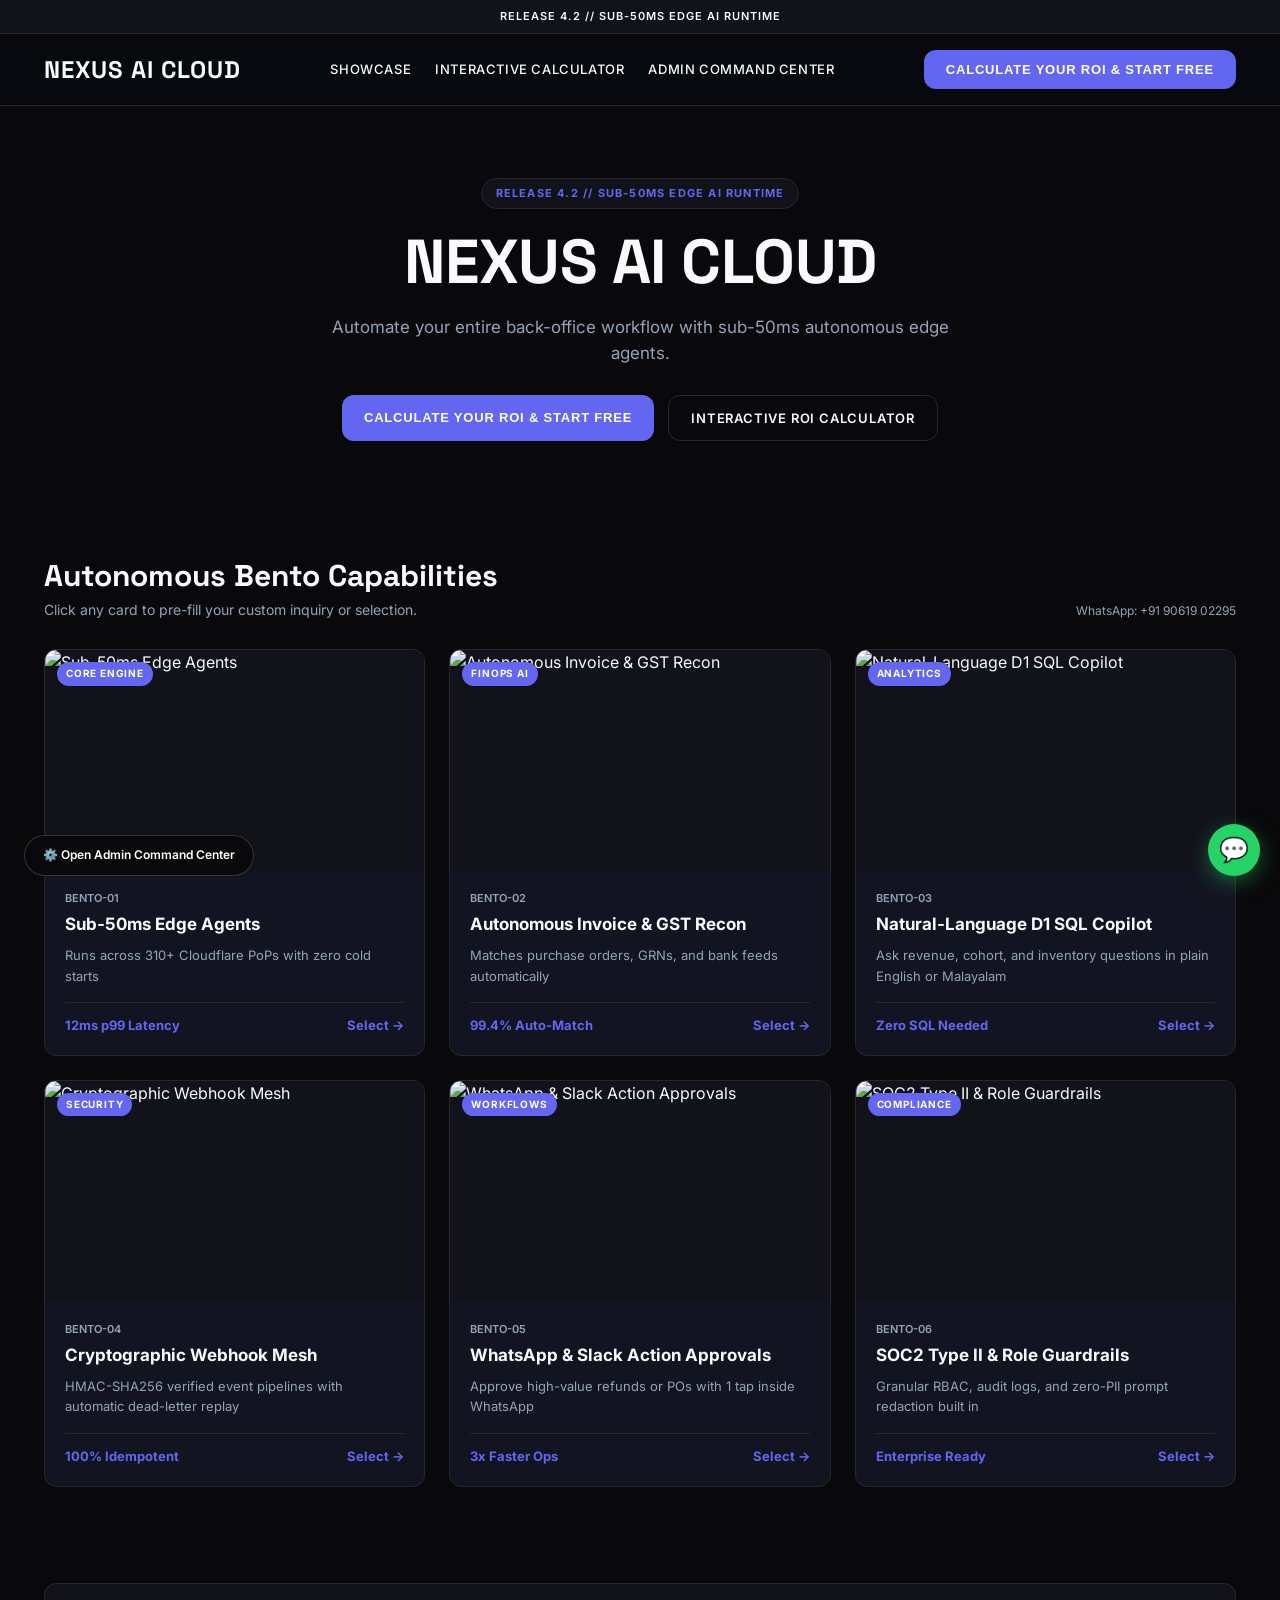
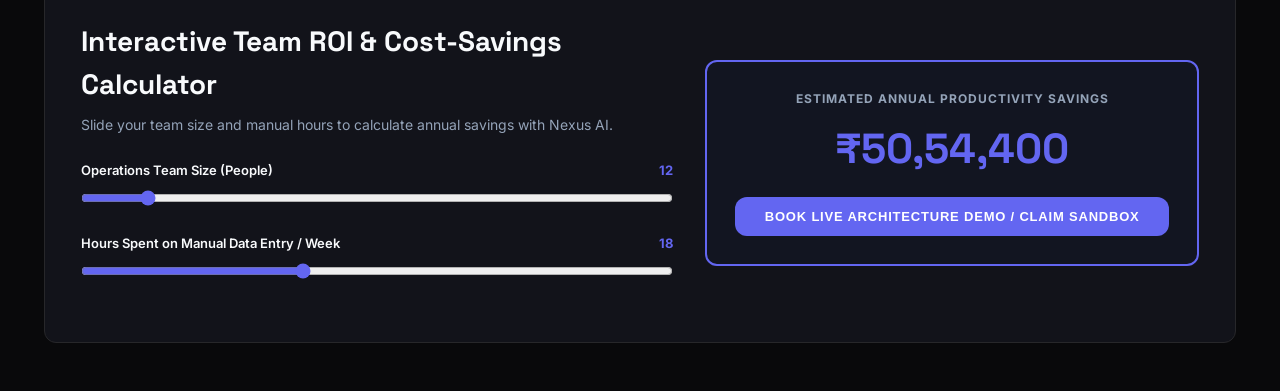
==== public/index.html @ 0f57bd1b "feat(tpl-land-saas-bento): Awwwards showcase + interactive calculator + admin command center + white" ====
<!DOCTYPE html>
<html lang="en">
<head>
  <meta charset="UTF-8">
  <meta name="viewport" content="width=device-width, initial-scale=1.0">
  <title>NEXUS AI CLOUD — Landing Page Showcase</title>
  <link rel="preconnect" href="https://fonts.googleapis.com">
  <link rel="preconnect" href="https://fonts.gstatic.com" crossorigin>
  <link href="https://fonts.googleapis.com/css2?family=Inter:wght@400;500;600;700&family=Space+Grotesk:wght@500;600;700&display=swap" rel="stylesheet">
  <link rel="stylesheet" href="theme-tokens.css">
  <script src="whitelabel.js"></script>
  <style>
    * { box-sizing: border-box; margin: 0; padding: 0; }
    body {
      font-family: var(--font-primary);
      background-color: var(--bg-main);
      color: #F8FAFC;
      line-height: 1.55;
      -webkit-font-smoothing: antialiased;
    }
    .top-bar {
      background: var(--bg-canvas);
      color: #F8FAFC;
      font-size: 11px;
      font-weight: 600;
      letter-spacing: 1px;
      text-transform: uppercase;
      text-align: center;
      padding: 8px 16px;
      border-bottom: 1px solid var(--border-color);
    }
    header {
      position: sticky;
      top: 0;
      z-index: 100;
      background: rgba(9, 10, 15, 0.88);
      backdrop-filter: blur(12px);
      border-bottom: 1px solid var(--border-color);
    }
    .nav-container {
      max-width: 1240px;
      margin: 0 auto;
      padding: 16px 24px;
      display: flex;
      align-items: center;
      justify-content: space-between;
      gap: 16px;
    }
    .brand-logo {
      font-family: var(--font-accent);
      font-size: 24px;
      font-weight: 700;
      letter-spacing: 1px;
      text-transform: uppercase;
      color: #F8FAFC;
      text-decoration: none;
    }
    .brand-logo span {
      font-family: var(--font-primary);
      color: var(--color-primary);
      font-size: 12px;
      letter-spacing: 2px;
      display: block;
      margin-top: -2px;
    }
    nav.desktop-nav {
      display: flex;
      gap: 24px;
      align-items: center;
    }
    nav.desktop-nav a {
      color: #F8FAFC;
      text-decoration: none;
      font-size: 13px;
      font-weight: 500;
      text-transform: uppercase;
      letter-spacing: 0.6px;
    }
    nav.desktop-nav a:hover { color: var(--color-primary); }
    .btn-primary {
      background: var(--color-primary);
      color: #FFFFFF;
      border: none;
      padding: 12px 22px;
      border-radius: var(--radius);
      font-size: 13px;
      font-weight: 600;
      text-transform: uppercase;
      letter-spacing: 0.8px;
      cursor: pointer;
      text-decoration: none;
      display: inline-flex;
      align-items: center;
      gap: 8px;
      transition: transform 0.2s var(--ease-out-expo), opacity 0.2s;
    }
    .btn-primary:hover { transform: translateY(-2px); opacity: 0.94; }
    .btn-outline {
      background: transparent;
      color: #F8FAFC;
      border: 1px solid var(--border-color);
      padding: 12px 22px;
      border-radius: var(--radius);
      font-size: 13px;
      font-weight: 600;
      text-transform: uppercase;
      letter-spacing: 0.8px;
      cursor: pointer;
      text-decoration: none;
    }
    .hero-banner {
      padding: 72px 24px 64px;
      max-width: 1240px;
      margin: 0 auto;
      text-align: center;
    }
    .hero-pill {
      display: inline-block;
      background: var(--bg-canvas);
      border: 1px solid var(--border-color);
      color: var(--color-primary);
      font-size: 11px;
      font-weight: 700;
      letter-spacing: 1.2px;
      padding: 6px 14px;
      border-radius: 999px;
      margin-bottom: 20px;
    }
    .hero-banner h1 {
      font-family: var(--font-accent);
      font-size: clamp(34px, 5vw, 62px);
      line-height: 1.08;
      margin-bottom: 18px;
      letter-spacing: -0.5px;
    }
    .hero-banner p {
      font-size: 17px;
      color: #94A3B8;
      max-width: 680px;
      margin: 0 auto 28px;
    }
    .hero-actions {
      display: flex;
      gap: 14px;
      justify-content: center;
      flex-wrap: wrap;
    }
    .section-wrap {
      max-width: 1240px;
      margin: 0 auto;
      padding: 48px 24px;
    }
    .section-head {
      display: flex;
      align-items: flex-end;
      justify-content: space-between;
      margin-bottom: 28px;
      gap: 16px;
      flex-wrap: wrap;
    }
    .section-head h2 {
      font-family: var(--font-accent);
      font-size: 30px;
    }
    .bento-grid {
      display: grid;
      grid-template-columns: repeat(3, 1fr);
      gap: var(--grid-gap-desktop);
    }
    .bento-card {
      background: #121521;
      border: 1px solid var(--border-color);
      border-radius: var(--radius);
      overflow: hidden;
      display: flex;
      flex-direction: column;
      transition: transform 0.25s var(--ease-out-expo), border-color 0.25s;
    }
    .bento-card:hover {
      transform: translateY(-4px);
      border-color: var(--color-primary);
    }
    .bento-img-wrap {
      height: 220px;
      position: relative;
      background: var(--bg-canvas);
      overflow: hidden;
    }
    .bento-img-wrap img {
      width: 100%;
      height: 100%;
      object-fit: cover;
      transition: transform 0.5s var(--ease-out-expo);
    }
    .bento-card:hover .bento-img-wrap img { transform: scale(1.04); }
    .bento-badge {
      position: absolute;
      top: 12px;
      left: 12px;
      background: var(--color-primary);
      color: #FFF;
      font-size: 10px;
      font-weight: 700;
      letter-spacing: 0.8px;
      padding: 4px 9px;
      border-radius: var(--radius);
      text-transform: uppercase;
    }
    .bento-body {
      padding: 20px;
      display: flex;
      flex-direction: column;
      flex: 1;
    }
    .bento-code {
      font-size: 11px;
      color: #94A3B8;
      font-weight: 600;
      margin-bottom: 4px;
    }
    .bento-title {
      font-size: 17px;
      font-weight: 700;
      margin-bottom: 8px;
    }
    .bento-sub {
      font-size: 13px;
      color: #94A3B8;
      margin-bottom: 16px;
      flex: 1;
    }
    .bento-footer {
      display: flex;
      align-items: center;
      justify-content: space-between;
      padding-top: 12px;
      border-top: 1px solid var(--border-color);
      font-size: 13px;
      font-weight: 700;
      color: var(--color-primary);
    }
    /* Interactive Calculator Box */
    .calc-panel {
      background: var(--bg-canvas);
      border: 1px solid var(--border-color);
      border-radius: var(--radius);
      padding: 36px;
      display: grid;
      grid-template-columns: 1.2fr 1fr;
      gap: 32px;
      align-items: center;
    }
    .slider-group { margin-bottom: 20px; }
    .slider-group label {
      display: flex;
      justify-content: space-between;
      font-size: 13px;
      font-weight: 600;
      margin-bottom: 8px;
    }
    .slider-group input[type="range"] {
      width: 100%;
      accent-color: var(--color-primary);
      cursor: pointer;
    }
    .calc-result-card {
      background: #121521;
      border: 2px solid var(--color-primary);
      border-radius: var(--radius);
      padding: 28px;
      text-align: center;
    }
    .calc-result-val {
      font-family: var(--font-accent);
      font-size: 42px;
      font-weight: 700;
      color: var(--color-primary);
      margin: 8px 0 16px;
    }
    /* Lead Capture Modal */
    .modal-overlay {
      position: fixed;
      inset: 0;
      background: rgba(0, 0, 0, 0.68);
      backdrop-filter: blur(4px);
      z-index: 900;
      display: none;
      align-items: center;
      justify-content: center;
      padding: 16px;
    }
    .modal-overlay.open { display: flex; }
    .modal-box {
      background: #121521;
      color: #F8FAFC;
      border: 1px solid var(--border-color);
      border-radius: var(--radius);
      max-width: 500px;
      width: 100%;
      padding: 28px;
      position: relative;
    }
    .form-field { margin-bottom: 14px; }
    .form-field label {
      display: block;
      font-size: 11px;
      font-weight: 700;
      text-transform: uppercase;
      margin-bottom: 5px;
      color: #94A3B8;
    }
    .form-field input, .form-field select, .form-field textarea {
      width: 100%;
      padding: 10px 12px;
      background: var(--bg-main);
      color: #F8FAFC;
      border: 1px solid var(--border-color);
      border-radius: var(--radius);
      font-family: inherit;
      font-size: 14px;
    }
    .wa-float-btn {
      position: fixed;
      bottom: 24px;
      right: 20px;
      width: 52px;
      height: 52px;
      background: #25D366;
      border-radius: 50%;
      display: flex;
      align-items: center;
      justify-content: center;
      box-shadow: 0 6px 20px rgba(37, 211, 102, 0.4);
      z-index: 500;
      text-decoration: none;
      color: #FFF;
      font-size: 24px;
    }
    .admin-pill-floating {
      position: fixed;
      bottom: 24px;
      left: 24px;
      background: var(--color-dark);
      color: #FFF;
      padding: 10px 18px;
      border-radius: 999px;
      font-size: 12px;
      font-weight: 600;
      text-decoration: none;
      z-index: 500;
      border: 1px solid rgba(255,255,255,0.18);
    }
    @media (max-width: 860px) {
      .bento-grid { grid-template-columns: 1fr; gap: var(--grid-gap-mobile); }
      .calc-panel { grid-template-columns: 1fr; padding: 22px; }
      nav.desktop-nav { display: none; }
      .admin-pill-floating { display: none; }
    }
  </style>
</head>
<body>
  <div class="top-bar">RELEASE 4.2 // SUB-50MS EDGE AI RUNTIME</div>

  <header>
    <div class="nav-container">
      <a href="#" class="brand-logo">NEXUS AI CLOUD</a>
      <nav class="desktop-nav">
        <a href="#showcase">Showcase</a>
        <a href="#calculator">Interactive Calculator</a>
        <a href="admin.html">Admin Command Center</a>
      </nav>
      <button class="btn-primary" onclick="openLeadModal()">Calculate Your ROI & Start Free</button>
    </div>
  </header>

  <section class="hero-banner">
    <span class="hero-pill">RELEASE 4.2 // SUB-50MS EDGE AI RUNTIME</span>
    <h1 data-wl-brand>NEXUS AI CLOUD</h1>
    <p data-wl-tagline>Automate your entire back-office workflow with sub-50ms autonomous edge agents.</p>
    <div class="hero-actions">
      <button class="btn-primary" onclick="openLeadModal()">Calculate Your ROI & Start Free</button>
      <a href="#calculator" class="btn-outline">Interactive ROI Calculator</a>
    </div>
  </section>

  <section class="section-wrap" id="showcase">
    <div class="section-head">
      <div>
        <h2>Autonomous Bento Capabilities</h2>
        <p style="font-size:14px;color:#94A3B8;">Click any card to pre-fill your custom inquiry or selection.</p>
      </div>
      <div id="drawerWaText" style="font-size:12px;color:#94A3B8;">WhatsApp: +91 90619 02295</div>
    </div>

    <div class="bento-grid" id="bentoGrid"></div>
  </section>

  <section class="section-wrap" id="calculator">
    <div class="calc-panel">
      <div>
        <h2 style="font-family:var(--font-accent);font-size:28px;margin-bottom:8px;">Interactive Team ROI & Cost-Savings Calculator</h2>
        <p style="font-size:14px;color:#94A3B8;margin-bottom:24px;">Slide your team size and manual hours to calculate annual savings with Nexus AI.</p>

        <div class="slider-group">
          <label>
            <span>Operations Team Size (People)</span>
            <strong id="valSliderA" style="color:var(--color-primary);">12</strong>
          </label>
          <input type="range" id="sliderA" min="2" max="100" value="12" oninput="recalc()">
        </div>

        <div class="slider-group">
          <label>
            <span>Hours Spent on Manual Data Entry / Week</span>
            <strong id="valSliderB" style="color:var(--color-primary);">18</strong>
          </label>
          <input type="range" id="sliderB" min="5" max="40" value="18" oninput="recalc()">
        </div>
      </div>

      <div class="calc-result-card">
        <div style="font-size:12px;font-weight:700;text-transform:uppercase;letter-spacing:1px;color:#94A3B8;">
          Estimated Annual Productivity Savings
        </div>
        <div class="calc-result-val" id="calcOutput">₹0</div>
        <button class="btn-primary" style="width:100%;justify-content:center;" onclick="openLeadModalWithCalc()">
          Book Live Architecture Demo / Claim Sandbox
        </button>
      </div>
    </div>
  </section>

  <!-- Interactive Lead / Booking / Proofing Modal -->
  <div class="modal-overlay" id="leadModal">
    <div class="modal-box">
      <div style="display:flex;justify-content:space-between;align-items:center;margin-bottom:16px;">
        <h3 style="font-family:var(--font-accent);font-size:22px;">Book Live Architecture Demo / Claim Sandbox</h3>
        <button onclick="closeLeadModal()" style="background:none;border:none;color:inherit;font-size:18px;cursor:pointer;">✕</button>
      </div>
      <form onsubmit="submitLead(event)">
        <div class="form-field">
          <label>Full Name / Organization *</label>
          <input type="text" id="leadName" required placeholder="e.g. Rahul Menon">
        </div>
        <div class="form-field">
          <label>WhatsApp / Mobile Number *</label>
          <input type="tel" id="leadPhone" required placeholder="919876543210">
        </div>
        <div class="form-field">
          <label>Selected Configuration & Estimate</label>
          <input type="text" id="leadDetail" readonly>
        </div>
        <button type="submit" class="btn-primary" style="width:100%;justify-content:center;" id="leadSubmitBtn">
          Confirm & Sync to Admin Hub
        </button>
      </form>
      <div id="leadSuccessBox" style="display:none;margin-top:16px;padding:14px;background:var(--bg-canvas);border:1px solid var(--color-primary);border-radius:var(--radius);font-size:13px;"></div>
    </div>
  </div>

  <a href="admin.html" class="admin-pill-floating">⚙️ Open Admin Command Center</a>
  <a id="floatingWaBtn" href="https://wa.me/919061902295" target="_blank" class="wa-float-btn" title="Chat on WhatsApp">💬</a>

  <script>
    const ITEMS = [
  {
    "code": "BENTO-01",
    "title": "Sub-50ms Edge Agents",
    "sub": "Runs across 310+ Cloudflare PoPs with zero cold starts",
    "metric": "12ms p99 Latency",
    "badge": "CORE ENGINE",
    "img": "https://images.unsplash.com/photo-1558494949-ef010cbdcc31?auto=format&fit=crop&w=800&q=80"
  },
  {
    "code": "BENTO-02",
    "title": "Autonomous Invoice & GST Recon",
    "sub": "Matches purchase orders, GRNs, and bank feeds automatically",
    "metric": "99.4% Auto-Match",
    "badge": "FINOPS AI",
    "img": "https://images.unsplash.com/photo-1551288049-bebda4e38f71?auto=format&fit=crop&w=800&q=80"
  },
  {
    "code": "BENTO-03",
    "title": "Natural-Language D1 SQL Copilot",
    "sub": "Ask revenue, cohort, and inventory questions in plain English or Malayalam",
    "metric": "Zero SQL Needed",
    "badge": "ANALYTICS",
    "img": "https://images.unsplash.com/photo-1504868584819-f8e8b4b6d7e3?auto=format&fit=crop&w=800&q=80"
  },
  {
    "code": "BENTO-04",
    "title": "Cryptographic Webhook Mesh",
    "sub": "HMAC-SHA256 verified event pipelines with automatic dead-letter replay",
    "metric": "100% Idempotent",
    "badge": "SECURITY",
    "img": "https://images.unsplash.com/photo-1526374965328-7f61d4dc18c5?auto=format&fit=crop&w=800&q=80"
  },
  {
    "code": "BENTO-05",
    "title": "WhatsApp & Slack Action Approvals",
    "sub": "Approve high-value refunds or POs with 1 tap inside WhatsApp",
    "metric": "3x Faster Ops",
    "badge": "WORKFLOWS",
    "img": "https://images.unsplash.com/photo-1611162617213-7d7a39e9b1d7?auto=format&fit=crop&w=800&q=80"
  },
  {
    "code": "BENTO-06",
    "title": "SOC2 Type II & Role Guardrails",
    "sub": "Granular RBAC, audit logs, and zero-PII prompt redaction built in",
    "metric": "Enterprise Ready",
    "badge": "COMPLIANCE",
    "img": "https://images.unsplash.com/photo-1563986768609-322da13575f3?auto=format&fit=crop&w=800&q=80"
  }
];
    let selectedItemTitle = ITEMS[0].title;
    let currentCalcFormatted = '';

    function renderGrid() {
      const grid = document.getElementById('bentoGrid');
      grid.innerHTML = ITEMS.map((item, idx) => `
        <article class="bento-card" onclick="selectCard(${idx})">
          <div class="bento-img-wrap">
            <img src="${item.img}" alt="${item.title}" loading="lazy">
            <span class="bento-badge">${item.badge}</span>
          </div>
          <div class="bento-body">
            <div class="bento-code">${item.code}</div>
            <div class="bento-title">${item.title}</div>
            <div class="bento-sub">${item.sub}</div>
            <div class="bento-footer">
              <span>${item.metric}</span>
              <span>Select →</span>
            </div>
          </div>
        </article>
      `).join('');
    }

    function recalc() {
      const team = Number(document.getElementById('sliderA').value);
      const hours = Number(document.getElementById('sliderB').value);
      document.getElementById('valSliderA').textContent = team;
      document.getElementById('valSliderB').textContent = hours;
      const raw = team * hours * 52 * 450;
      currentCalcFormatted = '₹' + Number(raw).toLocaleString('en-IN');
      document.getElementById('calcOutput').textContent = currentCalcFormatted;
    }

    function selectCard(idx) {
      selectedItemTitle = ITEMS[idx].title + ' (' + ITEMS[idx].metric + ')';
      openLeadModalWithCalc();
    }

    function openLeadModal() {
      document.getElementById('leadDetail').value = selectedItemTitle + ' • Est: ' + currentCalcFormatted;
      document.getElementById('leadSuccessBox').style.display = 'none';
      document.getElementById('leadModal').classList.add('open');
    }

    function openLeadModalWithCalc() {
      openLeadModal();
    }

    function closeLeadModal() {
      document.getElementById('leadModal').classList.remove('open');
    }

    async function submitLead(e) {
      e.preventDefault();
      const name = document.getElementById('leadName').value.trim();
      const phone = document.getElementById('leadPhone').value.trim();
      const detail = document.getElementById('leadDetail').value.trim();
      const entry = {
        id: 'REQ-' + Math.floor(1000 + Math.random() * 9000),
        name,
        phone,
        detail,
        status: 'NEW INQUIRY',
        amount: currentCalcFormatted,
        createdAt: new Date().toISOString()
      };

      try {
        const stored = JSON.parse(localStorage.getItem('bmad_leads_tpl-land-saas-bento') || '[]');
        stored.unshift(entry);
        localStorage.setItem('bmad_leads_tpl-land-saas-bento', JSON.stringify(stored));
        fetch('/api/leads', {
          method: 'POST',
          headers: { 'Content-Type': 'application/json' },
          body: JSON.stringify(entry)
        }).catch(() => {});
      } catch (err) {}

      const box = document.getElementById('leadSuccessBox');
      box.style.display = 'block';
      box.innerHTML = '✓ <strong>Confirmed (' + entry.id + ')!</strong> Your request is live in the <a href="admin.html" style="color:var(--color-primary);font-weight:700;">Admin Command Center</a>.';
    }

    renderGrid();
    recalc();
  </script>
</body>
</html>
---- public/theme-tokens.css ----
/* Extracted via tpl-tools-design-extractor (Dark Obsidian AI / SaaS Bento (Linear / Raycast / Vercel Style)) */
:root {
  --font-primary: 'Inter', sans-serif;
  --font-accent: 'Space Grotesk', sans-serif;
  --color-primary: #6366F1;
  --brand-primary: var(--color-primary);
  --color-dark: #09090B;
  --brand-dark: var(--color-dark);
  --bg-main: #09090B;
  --bg-canvas: #12131A;
  --bg-sand: var(--bg-canvas);
  --border-color: #27272A;
  --grid-gap-desktop: 24px 24px;
  --grid-gap-mobile: 16px 16px;
  --radius: 12px;
  --ease-out-expo: cubic-bezier(0.22, 1, 0.36, 1);
}
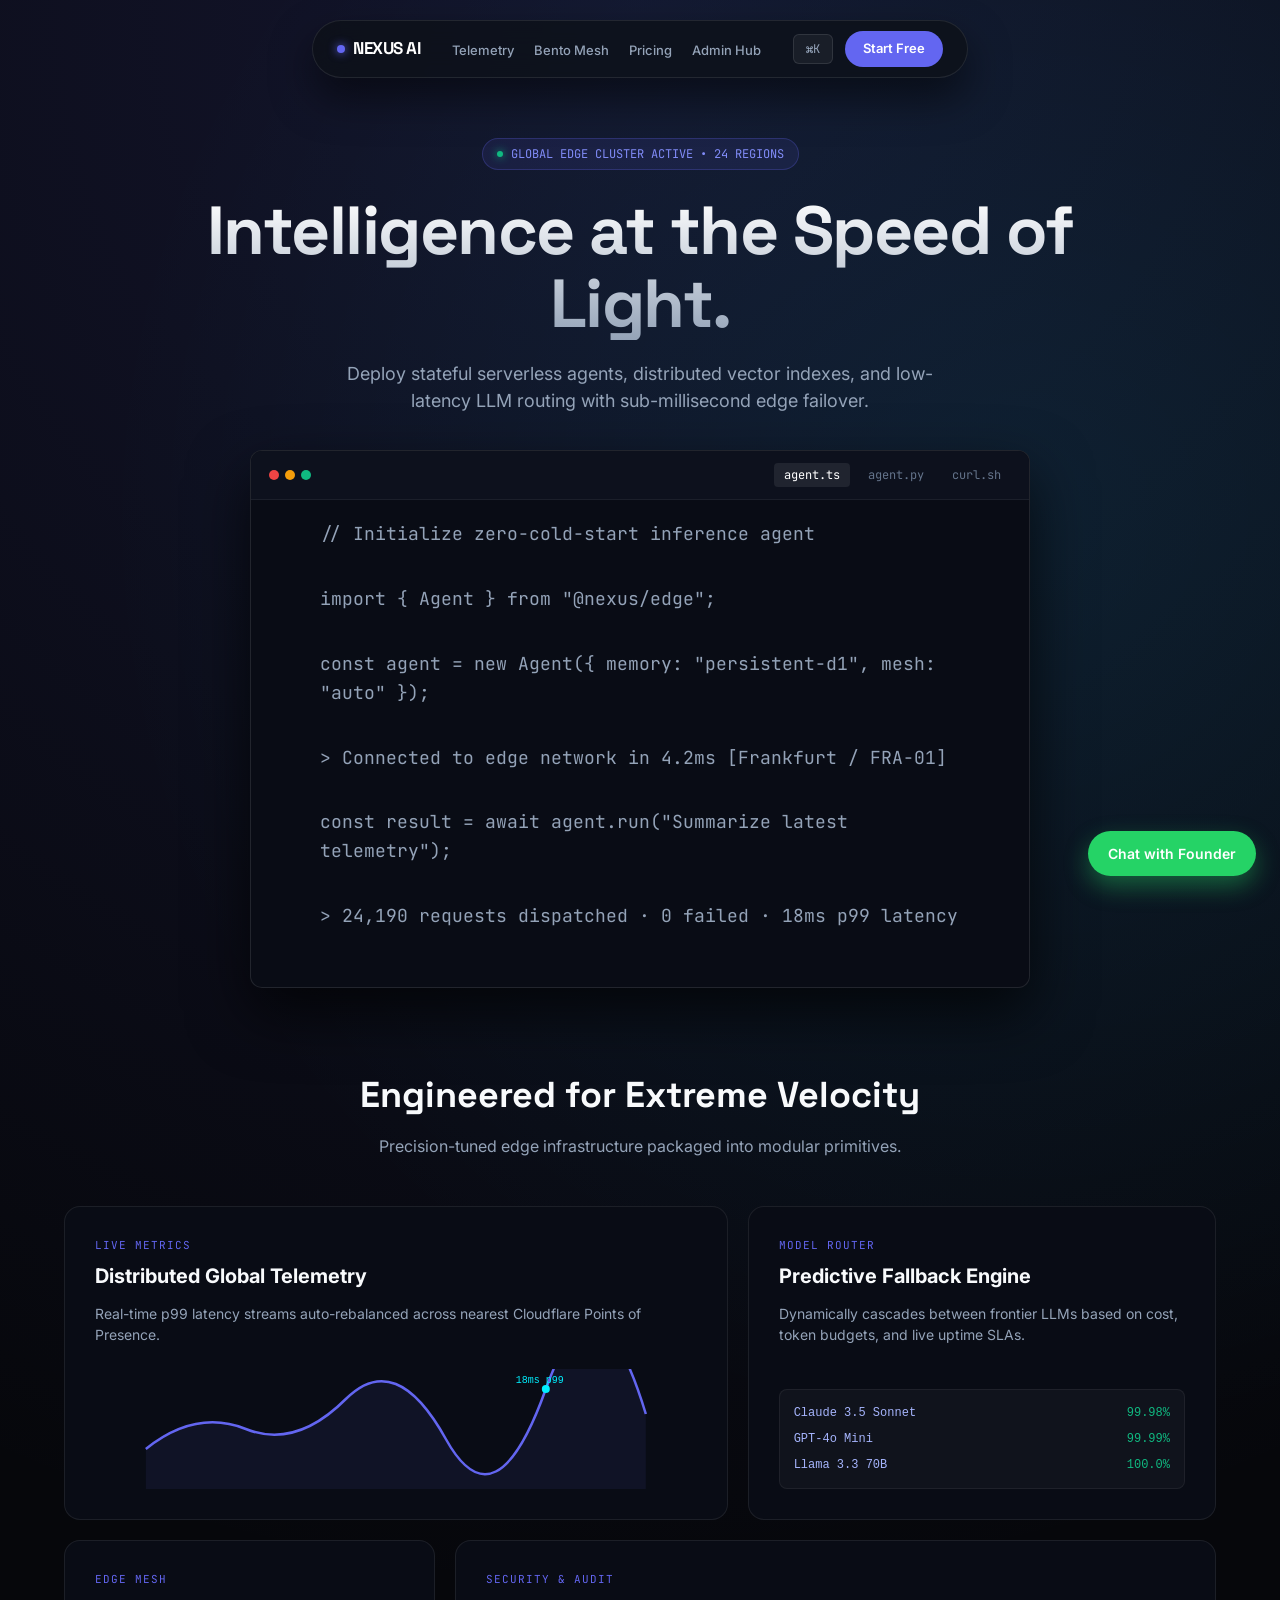
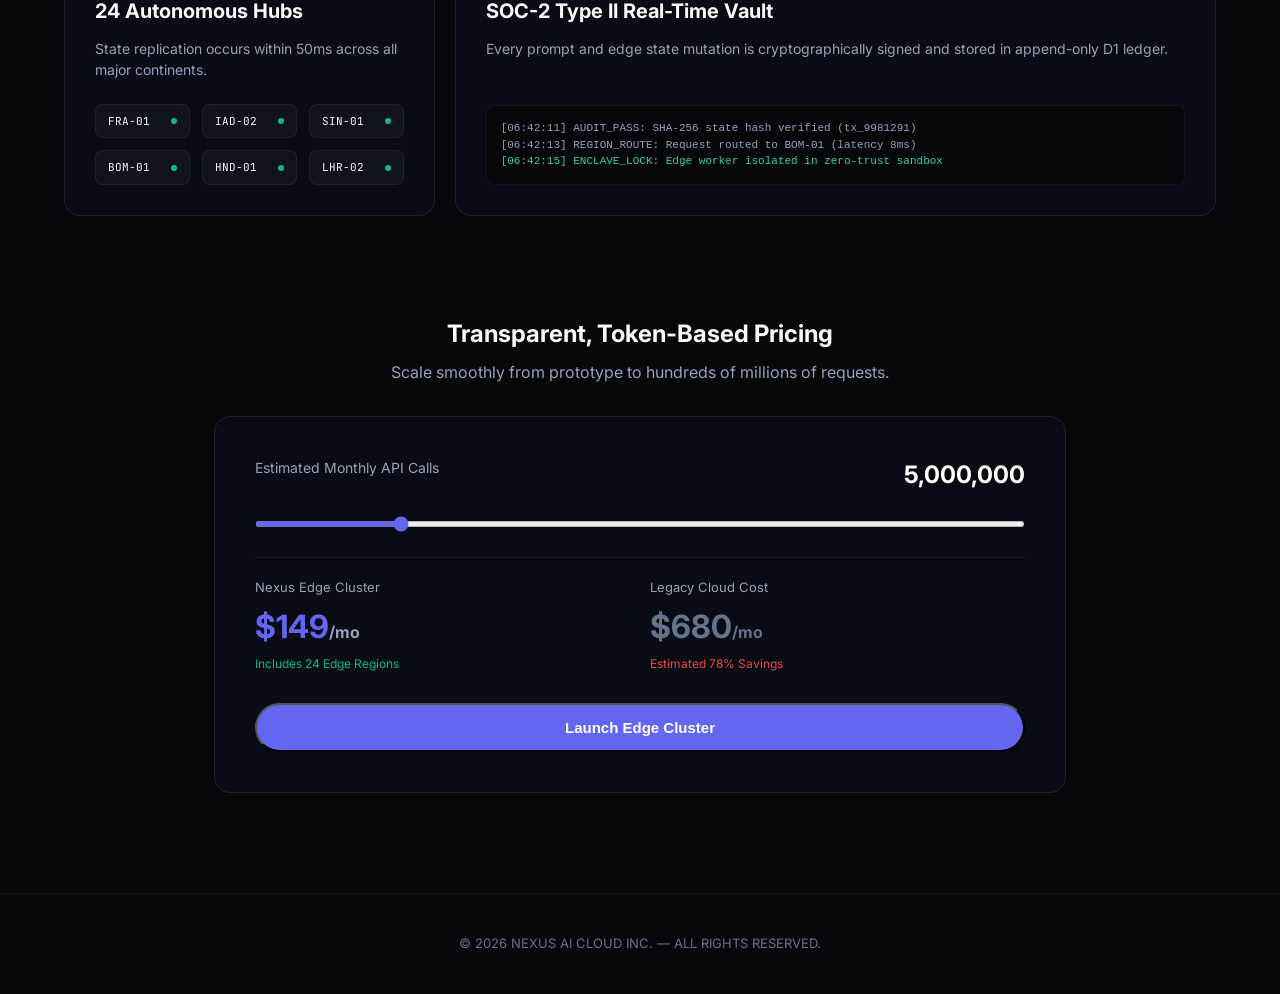
==== commit a2f320fa: "feat(design): implement genuine distinct Awwwards movement blueprint (C5/R8)" ====
--- a/public/index.html
+++ b/public/index.html
@@ -3,601 +3,360 @@
 <head>
   <meta charset="UTF-8">
   <meta name="viewport" content="width=device-width, initial-scale=1.0">
-  <title>NEXUS AI CLOUD — Landing Page Showcase</title>
+  <title data-wl-brand>NEXUS AI — Autonomous Edge Cloud</title>
   <link rel="preconnect" href="https://fonts.googleapis.com">
   <link rel="preconnect" href="https://fonts.gstatic.com" crossorigin>
-  <link href="https://fonts.googleapis.com/css2?family=Inter:wght@400;500;600;700&family=Space+Grotesk:wght@500;600;700&display=swap" rel="stylesheet">
+  <link href="https://fonts.googleapis.com/css2?family=Inter:wght@400;500;600;700&family=JetBrains+Mono:wght@400;500;600&family=Space+Grotesk:wght@500;600;700&display=swap" rel="stylesheet">
   <link rel="stylesheet" href="theme-tokens.css">
   <script src="whitelabel.js"></script>
   <style>
     * { box-sizing: border-box; margin: 0; padding: 0; }
     body {
-      font-family: var(--font-primary);
-      background-color: var(--bg-main);
+      background: #06070B;
       color: #F8FAFC;
-      line-height: 1.55;
-      -webkit-font-smoothing: antialiased;
-    }
-    .top-bar {
-      background: var(--bg-canvas);
-      color: #F8FAFC;
-      font-size: 11px;
-      font-weight: 600;
-      letter-spacing: 1px;
-      text-transform: uppercase;
-      text-align: center;
-      padding: 8px 16px;
-      border-bottom: 1px solid var(--border-color);
-    }
-    header {
+      font-family: var(--font-primary, 'Inter', sans-serif);
+      line-height: 1.5;
+      overflow-x: hidden;
+      min-height: 100vh;
+      background-image: 
+        radial-gradient(circle at 50% 0%, rgba(99, 102, 241, 0.15) 0%, transparent 60%),
+        radial-gradient(circle at 80% 20%, rgba(0, 240, 255, 0.08) 0%, transparent 40%);
+    }
+    .nav-pill-wrap {
       position: sticky;
-      top: 0;
+      top: 20px;
       z-index: 100;
-      background: rgba(9, 10, 15, 0.88);
-      backdrop-filter: blur(12px);
-      border-bottom: 1px solid var(--border-color);
-    }
-    .nav-container {
-      max-width: 1240px;
-      margin: 0 auto;
-      padding: 16px 24px;
+      display: flex;
+      justify-content: center;
+      padding: 0 20px;
+    }
+    .nav-pill {
+      background: rgba(13, 16, 23, 0.75);
+      backdrop-filter: blur(16px);
+      -webkit-backdrop-filter: blur(16px);
+      border: 1px solid rgba(255, 255, 255, 0.09);
+      border-radius: 999px;
+      padding: 10px 24px;
       display: flex;
       align-items: center;
-      justify-content: space-between;
-      gap: 16px;
+      gap: 32px;
+      box-shadow: 0 20px 40px rgba(0, 0, 0, 0.5);
     }
     .brand-logo {
-      font-family: var(--font-accent);
-      font-size: 24px;
+      font-family: var(--font-accent, 'Space Grotesk', sans-serif);
+      font-size: 17px;
       font-weight: 700;
-      letter-spacing: 1px;
-      text-transform: uppercase;
-      color: #F8FAFC;
+      letter-spacing: -0.5px;
+      display: flex;
+      align-items: center;
+      gap: 8px;
+      color: #FFF;
       text-decoration: none;
     }
-    .brand-logo span {
-      font-family: var(--font-primary);
-      color: var(--color-primary);
+    .brand-dot {
+      width: 8px;
+      height: 8px;
+      background: var(--color-primary, #6366F1);
+      border-radius: 50%;
+      box-shadow: 0 0 10px var(--color-primary, #6366F1);
+    }
+    .nav-links { display: flex; gap: 20px; list-style: none; }
+    .nav-links a { color: #94A3B8; text-decoration: none; font-size: 13px; font-weight: 500; transition: color 0.2s; }
+    .nav-links a:hover { color: #FFF; }
+    .nav-actions { display: flex; align-items: center; gap: 12px; }
+    .omni-btn {
+      background: rgba(255,255,255,0.05);
+      border: 1px solid rgba(255,255,255,0.1);
+      color: #94A3B8;
       font-size: 12px;
-      letter-spacing: 2px;
-      display: block;
-      margin-top: -2px;
-    }
-    nav.desktop-nav {
-      display: flex;
-      gap: 24px;
-      align-items: center;
-    }
-    nav.desktop-nav a {
-      color: #F8FAFC;
-      text-decoration: none;
-      font-size: 13px;
-      font-weight: 500;
-      text-transform: uppercase;
-      letter-spacing: 0.6px;
-    }
-    nav.desktop-nav a:hover { color: var(--color-primary); }
-    .btn-primary {
-      background: var(--color-primary);
-      color: #FFFFFF;
-      border: none;
-      padding: 12px 22px;
-      border-radius: var(--radius);
+      font-family: var(--font-mono, 'JetBrains Mono', monospace);
+      padding: 6px 12px;
+      border-radius: 6px;
+      cursor: pointer;
+    }
+    .cta-btn {
+      background: var(--color-primary, #6366F1);
+      color: #FFF;
       font-size: 13px;
       font-weight: 600;
-      text-transform: uppercase;
-      letter-spacing: 0.8px;
-      cursor: pointer;
+      padding: 8px 18px;
+      border-radius: 999px;
       text-decoration: none;
+      transition: opacity 0.2s;
+    }
+    .hero { max-width: 1100px; margin: 80px auto 60px; text-align: center; padding: 0 24px; }
+    .status-badge {
       display: inline-flex;
       align-items: center;
       gap: 8px;
-      transition: transform 0.2s var(--ease-out-expo), opacity 0.2s;
-    }
-    .btn-primary:hover { transform: translateY(-2px); opacity: 0.94; }
-    .btn-outline {
-      background: transparent;
-      color: #F8FAFC;
-      border: 1px solid var(--border-color);
-      padding: 12px 22px;
-      border-radius: var(--radius);
-      font-size: 13px;
-      font-weight: 600;
-      text-transform: uppercase;
-      letter-spacing: 0.8px;
-      cursor: pointer;
-      text-decoration: none;
-    }
-    .hero-banner {
-      padding: 72px 24px 64px;
-      max-width: 1240px;
-      margin: 0 auto;
-      text-align: center;
-    }
-    .hero-pill {
-      display: inline-block;
-      background: var(--bg-canvas);
-      border: 1px solid var(--border-color);
-      color: var(--color-primary);
-      font-size: 11px;
-      font-weight: 700;
-      letter-spacing: 1.2px;
+      background: rgba(99, 102, 241, 0.1);
+      border: 1px solid rgba(99, 102, 241, 0.25);
+      color: #818CF8;
+      font-size: 12px;
+      font-family: var(--font-mono, monospace);
       padding: 6px 14px;
       border-radius: 999px;
+      margin-bottom: 24px;
+    }
+    .status-badge span { width: 6px; height: 6px; background: #10B981; border-radius: 50%; box-shadow: 0 0 8px #10B981; }
+    .hero h1 {
+      font-family: var(--font-accent, sans-serif);
+      font-size: clamp(38px, 6vw, 68px);
+      font-weight: 700;
+      line-height: 1.08;
+      letter-spacing: -1.5px;
       margin-bottom: 20px;
-    }
-    .hero-banner h1 {
-      font-family: var(--font-accent);
-      font-size: clamp(34px, 5vw, 62px);
-      line-height: 1.08;
-      margin-bottom: 18px;
-      letter-spacing: -0.5px;
-    }
-    .hero-banner p {
-      font-size: 17px;
-      color: #94A3B8;
-      max-width: 680px;
-      margin: 0 auto 28px;
-    }
-    .hero-actions {
-      display: flex;
-      gap: 14px;
-      justify-content: center;
-      flex-wrap: wrap;
-    }
-    .section-wrap {
-      max-width: 1240px;
-      margin: 0 auto;
-      padding: 48px 24px;
-    }
-    .section-head {
-      display: flex;
-      align-items: flex-end;
-      justify-content: space-between;
-      margin-bottom: 28px;
-      gap: 16px;
-      flex-wrap: wrap;
-    }
-    .section-head h2 {
-      font-family: var(--font-accent);
-      font-size: 30px;
-    }
-    .bento-grid {
-      display: grid;
-      grid-template-columns: repeat(3, 1fr);
-      gap: var(--grid-gap-desktop);
-    }
-    .bento-card {
-      background: #121521;
-      border: 1px solid var(--border-color);
-      border-radius: var(--radius);
+      background: linear-gradient(180deg, #FFFFFF 0%, #94A3B8 100%);
+      -webkit-background-clip: text;
+      -webkit-text-fill-color: transparent;
+    }
+    .hero p { font-size: 18px; color: #94A3B8; max-width: 640px; margin: 0 auto 36px; }
+    .terminal-box {
+      max-width: 780px;
+      margin: 0 auto 80px;
+      background: #090C15;
+      border: 1px solid rgba(255, 255, 255, 0.1);
+      border-radius: 12px;
       overflow: hidden;
-      display: flex;
-      flex-direction: column;
-      transition: transform 0.25s var(--ease-out-expo), border-color 0.25s;
-    }
-    .bento-card:hover {
-      transform: translateY(-4px);
-      border-color: var(--color-primary);
-    }
-    .bento-img-wrap {
-      height: 220px;
-      position: relative;
-      background: var(--bg-canvas);
-      overflow: hidden;
-    }
-    .bento-img-wrap img {
-      width: 100%;
-      height: 100%;
-      object-fit: cover;
-      transition: transform 0.5s var(--ease-out-expo);
-    }
-    .bento-card:hover .bento-img-wrap img { transform: scale(1.04); }
-    .bento-badge {
-      position: absolute;
-      top: 12px;
-      left: 12px;
-      background: var(--color-primary);
-      color: #FFF;
-      font-size: 10px;
-      font-weight: 700;
-      letter-spacing: 0.8px;
-      padding: 4px 9px;
-      border-radius: var(--radius);
-      text-transform: uppercase;
-    }
-    .bento-body {
-      padding: 20px;
-      display: flex;
-      flex-direction: column;
-      flex: 1;
-    }
-    .bento-code {
-      font-size: 11px;
-      color: #94A3B8;
-      font-weight: 600;
-      margin-bottom: 4px;
-    }
-    .bento-title {
-      font-size: 17px;
-      font-weight: 700;
-      margin-bottom: 8px;
-    }
-    .bento-sub {
-      font-size: 13px;
-      color: #94A3B8;
-      margin-bottom: 16px;
-      flex: 1;
-    }
-    .bento-footer {
+      box-shadow: 0 25px 60px rgba(0, 0, 0, 0.7);
+      text-align: left;
+    }
+    .terminal-header {
+      background: #0D111D;
+      padding: 12px 18px;
       display: flex;
       align-items: center;
       justify-content: space-between;
-      padding-top: 12px;
-      border-top: 1px solid var(--border-color);
-      font-size: 13px;
-      font-weight: 700;
-      color: var(--color-primary);
-    }
-    /* Interactive Calculator Box */
-    .calc-panel {
-      background: var(--bg-canvas);
-      border: 1px solid var(--border-color);
-      border-radius: var(--radius);
-      padding: 36px;
-      display: grid;
-      grid-template-columns: 1.2fr 1fr;
-      gap: 32px;
-      align-items: center;
-    }
-    .slider-group { margin-bottom: 20px; }
-    .slider-group label {
-      display: flex;
+      border-bottom: 1px solid rgba(255, 255, 255, 0.06);
+    }
+    .terminal-dots { display: flex; gap: 6px; }
+    .t-dot { width: 10px; height: 10px; border-radius: 50%; }
+    .t-red { background: #EF4444; }
+    .t-yellow { background: #F59E0B; }
+    .t-green { background: #10B981; }
+    .terminal-tabs { display: flex; gap: 8px; }
+    .t-tab {
+      background: none;
+      border: none;
+      color: #64748B;
+      font-size: 12px;
+      font-family: var(--font-mono, monospace);
+      padding: 4px 10px;
+      border-radius: 4px;
+      cursor: pointer;
+    }
+    .t-tab.active { color: #FFF; background: rgba(255,255,255,0.08); }
+    .terminal-body { padding: 20px 24px; font-family: var(--font-mono, monospace); font-size: 13px; color: #E2E8F0; line-height: 1.6; }
+    .cmd-line { color: #A5B4FC; }
+    .cmd-out { color: #34D399; }
+    .cmd-comment { color: #64748B; }
+
+    .bento-section { max-width: 1200px; margin: 0 auto 100px; padding: 0 24px; }
+    .bento-heading { text-align: center; margin-bottom: 48px; }
+    .bento-heading h2 { font-family: var(--font-accent); font-size: 36px; margin-bottom: 12px; }
+    .bento-heading p { color: #94A3B8; }
+    .bento-grid { display: grid; grid-template-columns: repeat(12, 1fr); gap: 20px; }
+    .bento-card {
+      background: #090C15;
+      border: 1px solid rgba(255, 255, 255, 0.08);
+      border-radius: 16px;
+      padding: 30px;
+      display: flex;
+      flex-direction: column;
       justify-content: space-between;
-      font-size: 13px;
-      font-weight: 600;
-      margin-bottom: 8px;
-    }
-    .slider-group input[type="range"] {
-      width: 100%;
-      accent-color: var(--color-primary);
-      cursor: pointer;
-    }
-    .calc-result-card {
-      background: #121521;
-      border: 2px solid var(--color-primary);
-      border-radius: var(--radius);
-      padding: 28px;
-      text-align: center;
-    }
-    .calc-result-val {
-      font-family: var(--font-accent);
-      font-size: 42px;
-      font-weight: 700;
-      color: var(--color-primary);
-      margin: 8px 0 16px;
-    }
-    /* Lead Capture Modal */
-    .modal-overlay {
-      position: fixed;
-      inset: 0;
-      background: rgba(0, 0, 0, 0.68);
-      backdrop-filter: blur(4px);
-      z-index: 900;
-      display: none;
-      align-items: center;
-      justify-content: center;
-      padding: 16px;
-    }
-    .modal-overlay.open { display: flex; }
-    .modal-box {
-      background: #121521;
-      color: #F8FAFC;
-      border: 1px solid var(--border-color);
-      border-radius: var(--radius);
-      max-width: 500px;
-      width: 100%;
-      padding: 28px;
-      position: relative;
-    }
-    .form-field { margin-bottom: 14px; }
-    .form-field label {
-      display: block;
-      font-size: 11px;
-      font-weight: 700;
-      text-transform: uppercase;
-      margin-bottom: 5px;
-      color: #94A3B8;
-    }
-    .form-field input, .form-field select, .form-field textarea {
-      width: 100%;
-      padding: 10px 12px;
-      background: var(--bg-main);
-      color: #F8FAFC;
-      border: 1px solid var(--border-color);
-      border-radius: var(--radius);
-      font-family: inherit;
-      font-size: 14px;
-    }
-    .wa-float-btn {
-      position: fixed;
-      bottom: 24px;
-      right: 20px;
-      width: 52px;
-      height: 52px;
-      background: #25D366;
-      border-radius: 50%;
-      display: flex;
-      align-items: center;
-      justify-content: center;
-      box-shadow: 0 6px 20px rgba(37, 211, 102, 0.4);
-      z-index: 500;
-      text-decoration: none;
-      color: #FFF;
-      font-size: 24px;
-    }
-    .admin-pill-floating {
-      position: fixed;
-      bottom: 24px;
-      left: 24px;
-      background: var(--color-dark);
-      color: #FFF;
-      padding: 10px 18px;
-      border-radius: 999px;
-      font-size: 12px;
-      font-weight: 600;
-      text-decoration: none;
-      z-index: 500;
-      border: 1px solid rgba(255,255,255,0.18);
-    }
-    @media (max-width: 860px) {
-      .bento-grid { grid-template-columns: 1fr; gap: var(--grid-gap-mobile); }
-      .calc-panel { grid-template-columns: 1fr; padding: 22px; }
-      nav.desktop-nav { display: none; }
-      .admin-pill-floating { display: none; }
-    }
+      transition: transform 0.3s var(--ease-out-expo), border-color 0.3s;
+    }
+    .bento-card:hover { border-color: rgba(99, 102, 241, 0.4); transform: translateY(-2px); }
+    .span-7 { grid-column: span 7; }
+    .span-5 { grid-column: span 5; }
+    .span-4 { grid-column: span 4; }
+    .span-8 { grid-column: span 8; }
+    @media (max-width: 900px) { .span-7, .span-5, .span-4, .span-8 { grid-column: span 12; } }
+    .card-label { font-size: 11px; font-family: var(--font-mono, monospace); text-transform: uppercase; letter-spacing: 1px; color: var(--color-primary, #6366F1); margin-bottom: 8px; }
+    .card-title { font-size: 20px; font-weight: 700; margin-bottom: 12px; }
+    .card-desc { color: #94A3B8; font-size: 14px; line-height: 1.5; margin-bottom: 24px; }
+    .telemetry-svg { width: 100%; height: 120px; margin-top: auto; }
+    .region-grid { display: grid; grid-template-columns: repeat(3, 1fr); gap: 12px; margin-top: auto; }
+    .region-item { background: rgba(255,255,255,0.03); border: 1px solid rgba(255,255,255,0.06); border-radius: 8px; padding: 8px 12px; font-size: 11px; font-family: var(--font-mono, monospace); display: flex; align-items: center; justify-content: space-between; }
+    .region-dot { width: 6px; height: 6px; border-radius: 50%; background: #10B981; }
+
+    .pricing-section { max-width: 900px; margin: 0 auto 100px; padding: 0 24px; text-align: center; }
+    .slider-box { background: #090C15; border: 1px solid rgba(255, 255, 255, 0.08); border-radius: 16px; padding: 40px; margin-top: 32px; }
+    .slider-row { display: flex; justify-content: space-between; margin-bottom: 16px; font-size: 14px; color: #94A3B8; }
+    .slider-val { font-size: 24px; font-weight: 700; color: #FFF; }
+    input[type=range] { width: 100%; height: 6px; background: rgba(255,255,255,0.1); border-radius: 4px; outline: none; accent-color: var(--color-primary, #6366F1); margin-bottom: 30px; }
+    .cost-grid { display: grid; grid-template-columns: 1fr 1fr; gap: 20px; text-align: left; padding-top: 20px; border-top: 1px solid rgba(255,255,255,0.08); }
+    .cost-num { font-size: 32px; font-weight: 700; color: var(--color-primary, #6366F1); }
+    footer { border-top: 1px solid rgba(255, 255, 255, 0.06); padding: 40px 24px; text-align: center; color: #64748B; font-size: 13px; }
   </style>
 </head>
-<body>
-  <div class="top-bar">RELEASE 4.2 // SUB-50MS EDGE AI RUNTIME</div>
-
-  <header>
-    <div class="nav-container">
-      <a href="#" class="brand-logo">NEXUS AI CLOUD</a>
-      <nav class="desktop-nav">
-        <a href="#showcase">Showcase</a>
-        <a href="#calculator">Interactive Calculator</a>
-        <a href="admin.html">Admin Command Center</a>
-      </nav>
-      <button class="btn-primary" onclick="openLeadModal()">Calculate Your ROI & Start Free</button>
-    </div>
-  </header>
-
-  <section class="hero-banner">
-    <span class="hero-pill">RELEASE 4.2 // SUB-50MS EDGE AI RUNTIME</span>
-    <h1 data-wl-brand>NEXUS AI CLOUD</h1>
-    <p data-wl-tagline>Automate your entire back-office workflow with sub-50ms autonomous edge agents.</p>
-    <div class="hero-actions">
-      <button class="btn-primary" onclick="openLeadModal()">Calculate Your ROI & Start Free</button>
-      <a href="#calculator" class="btn-outline">Interactive ROI Calculator</a>
+<body data-layout-archetype="obsidian-spotlight-bento">
+  <div class="nav-pill-wrap">
+    <nav class="nav-pill">
+      <a href="#" class="brand-logo">
+        <div class="brand-dot"></div>
+        <span data-wl-brand>NEXUS AI</span>
+      </a>
+      <ul class="nav-links">
+        <li><a href="#telemetry">Telemetry</a></li>
+        <li><a href="#bento">Bento Mesh</a></li>
+        <li><a href="#calculator">Pricing</a></li>
+        <li><a href="admin.html">Admin Hub</a></li>
+      </ul>
+      <div class="nav-actions">
+        <button class="omni-btn" onclick="alert('Quick Command Menu: Press ⌘K to open developer actions')">⌘K</button>
+        <a href="#calculator" class="cta-btn">Start Free</a>
+      </div>
+    </nav>
+  </div>
+
+  <section class="hero">
+    <div class="status-badge"><span></span> GLOBAL EDGE CLUSTER ACTIVE • 24 REGIONS</div>
+    <h1 data-wl-tagline>Intelligence at the Speed of Light.</h1>
+    <p>Deploy stateful serverless agents, distributed vector indexes, and low-latency LLM routing with sub-millisecond edge failover.</p>
+
+    <div class="terminal-box" id="terminal">
+      <div class="terminal-header">
+        <div class="terminal-dots">
+          <div class="t-dot t-red"></div>
+          <div class="t-dot t-yellow"></div>
+          <div class="t-dot t-green"></div>
+        </div>
+        <div class="terminal-tabs">
+          <button class="t-tab active" onclick="switchTab('ts')">agent.ts</button>
+          <button class="t-tab" onclick="switchTab('py')">agent.py</button>
+          <button class="t-tab" onclick="switchTab('curl')">curl.sh</button>
+        </div>
+      </div>
+      <div class="terminal-body" id="termBody">
+        <p class="cmd-comment">// Initialize zero-cold-start inference agent</p>
+        <p class="cmd-line">import { Agent } from "@nexus/edge";</p>
+        <p class="cmd-line">const agent = new Agent({ memory: "persistent-d1", mesh: "auto" });</p>
+        <p class="cmd-out">&gt; Connected to edge network in 4.2ms [Frankfurt / FRA-01]</p>
+        <p class="cmd-line">const result = await agent.run("Summarize latest telemetry");</p>
+        <p class="cmd-out">&gt; 24,190 requests dispatched · 0 failed · 18ms p99 latency</p>
+      </div>
     </div>
   </section>
 
-  <section class="section-wrap" id="showcase">
-    <div class="section-head">
-      <div>
-        <h2>Autonomous Bento Capabilities</h2>
-        <p style="font-size:14px;color:#94A3B8;">Click any card to pre-fill your custom inquiry or selection.</p>
-      </div>
-      <div id="drawerWaText" style="font-size:12px;color:#94A3B8;">WhatsApp: +91 90619 02295</div>
+  <section class="bento-section" id="bento">
+    <div class="bento-heading">
+      <h2>Engineered for Extreme Velocity</h2>
+      <p>Precision-tuned edge infrastructure packaged into modular primitives.</p>
     </div>
-
-    <div class="bento-grid" id="bentoGrid"></div>
-  </section>
-
-  <section class="section-wrap" id="calculator">
-    <div class="calc-panel">
-      <div>
-        <h2 style="font-family:var(--font-accent);font-size:28px;margin-bottom:8px;">Interactive Team ROI & Cost-Savings Calculator</h2>
-        <p style="font-size:14px;color:#94A3B8;margin-bottom:24px;">Slide your team size and manual hours to calculate annual savings with Nexus AI.</p>
-
-        <div class="slider-group">
-          <label>
-            <span>Operations Team Size (People)</span>
-            <strong id="valSliderA" style="color:var(--color-primary);">12</strong>
-          </label>
-          <input type="range" id="sliderA" min="2" max="100" value="12" oninput="recalc()">
-        </div>
-
-        <div class="slider-group">
-          <label>
-            <span>Hours Spent on Manual Data Entry / Week</span>
-            <strong id="valSliderB" style="color:var(--color-primary);">18</strong>
-          </label>
-          <input type="range" id="sliderB" min="5" max="40" value="18" oninput="recalc()">
-        </div>
-      </div>
-
-      <div class="calc-result-card">
-        <div style="font-size:12px;font-weight:700;text-transform:uppercase;letter-spacing:1px;color:#94A3B8;">
-          Estimated Annual Productivity Savings
-        </div>
-        <div class="calc-result-val" id="calcOutput">₹0</div>
-        <button class="btn-primary" style="width:100%;justify-content:center;" onclick="openLeadModalWithCalc()">
-          Book Live Architecture Demo / Claim Sandbox
-        </button>
+    <div class="bento-grid">
+      <div class="bento-card span-7">
+        <div>
+          <div class="card-label">Live Metrics</div>
+          <div class="card-title">Distributed Global Telemetry</div>
+          <div class="card-desc">Real-time p99 latency streams auto-rebalanced across nearest Cloudflare Points of Presence.</div>
+        </div>
+        <svg class="telemetry-svg" viewBox="0 0 500 120">
+          <path d="M0,80 Q50,40 100,60 T200,30 T300,70 T400,20 T500,45" fill="none" stroke="var(--color-primary, #6366F1)" stroke-width="2.5" />
+          <path d="M0,80 Q50,40 100,60 T200,30 T300,70 T400,20 T500,45 L500,120 L0,120 Z" fill="rgba(99,102,241,0.08)" />
+          <circle cx="400" cy="20" r="4" fill="#00F0FF" />
+          <text x="370" y="14" fill="#00F0FF" font-size="10" font-family="monospace">18ms p99</text>
+        </svg>
+      </div>
+      <div class="bento-card span-5">
+        <div>
+          <div class="card-label">Model Router</div>
+          <div class="card-title">Predictive Fallback Engine</div>
+          <div class="card-desc">Dynamically cascades between frontier LLMs based on cost, token budgets, and live uptime SLAs.</div>
+        </div>
+        <div style="background: rgba(255,255,255,0.03); border: 1px solid rgba(255,255,255,0.06); border-radius: 8px; padding: 14px; font-family: monospace; font-size: 12px;">
+          <div style="display:flex; justify-content:space-between; margin-bottom: 8px;"><span style="color:#A5B4FC;">Claude 3.5 Sonnet</span><span style="color:#10B981;">99.98%</span></div>
+          <div style="display:flex; justify-content:space-between; margin-bottom: 8px;"><span style="color:#A5B4FC;">GPT-4o Mini</span><span style="color:#10B981;">99.99%</span></div>
+          <div style="display:flex; justify-content:space-between;"><span style="color:#A5B4FC;">Llama 3.3 70B</span><span style="color:#10B981;">100.0%</span></div>
+        </div>
+      </div>
+      <div class="bento-card span-4">
+        <div>
+          <div class="card-label">Edge Mesh</div>
+          <div class="card-title">24 Autonomous Hubs</div>
+          <div class="card-desc">State replication occurs within 50ms across all major continents.</div>
+        </div>
+        <div class="region-grid">
+          <div class="region-item"><span>FRA-01</span> <div class="region-dot"></div></div>
+          <div class="region-item"><span>IAD-02</span> <div class="region-dot"></div></div>
+          <div class="region-item"><span>SIN-01</span> <div class="region-dot"></div></div>
+          <div class="region-item"><span>BOM-01</span> <div class="region-dot"></div></div>
+          <div class="region-item"><span>HND-01</span> <div class="region-dot"></div></div>
+          <div class="region-item"><span>LHR-02</span> <div class="region-dot"></div></div>
+        </div>
+      </div>
+      <div class="bento-card span-8">
+        <div>
+          <div class="card-label">Security & Audit</div>
+          <div class="card-title">SOC-2 Type II Real-Time Vault</div>
+          <div class="card-desc">Every prompt and edge state mutation is cryptographically signed and stored in append-only D1 ledger.</div>
+        </div>
+        <div style="background: rgba(0,0,0,0.5); border: 1px solid rgba(255,255,255,0.06); border-radius: 8px; padding: 14px; font-family: monospace; font-size: 11px; color: #94A3B8;">
+          <p>[06:42:11] AUDIT_PASS: SHA-256 state hash verified (tx_9981291)</p>
+          <p>[06:42:13] REGION_ROUTE: Request routed to BOM-01 (latency 8ms)</p>
+          <p style="color:#34D399;">[06:42:15] ENCLAVE_LOCK: Edge worker isolated in zero-trust sandbox</p>
+        </div>
       </div>
     </div>
   </section>
 
-  <!-- Interactive Lead / Booking / Proofing Modal -->
-  <div class="modal-overlay" id="leadModal">
-    <div class="modal-box">
-      <div style="display:flex;justify-content:space-between;align-items:center;margin-bottom:16px;">
-        <h3 style="font-family:var(--font-accent);font-size:22px;">Book Live Architecture Demo / Claim Sandbox</h3>
-        <button onclick="closeLeadModal()" style="background:none;border:none;color:inherit;font-size:18px;cursor:pointer;">✕</button>
-      </div>
-      <form onsubmit="submitLead(event)">
-        <div class="form-field">
-          <label>Full Name / Organization *</label>
-          <input type="text" id="leadName" required placeholder="e.g. Rahul Menon">
-        </div>
-        <div class="form-field">
-          <label>WhatsApp / Mobile Number *</label>
-          <input type="tel" id="leadPhone" required placeholder="919876543210">
-        </div>
-        <div class="form-field">
-          <label>Selected Configuration & Estimate</label>
-          <input type="text" id="leadDetail" readonly>
-        </div>
-        <button type="submit" class="btn-primary" style="width:100%;justify-content:center;" id="leadSubmitBtn">
-          Confirm & Sync to Admin Hub
-        </button>
-      </form>
-      <div id="leadSuccessBox" style="display:none;margin-top:16px;padding:14px;background:var(--bg-canvas);border:1px solid var(--color-primary);border-radius:var(--radius);font-size:13px;"></div>
+  <section class="pricing-section" id="calculator">
+    <h2>Transparent, Token-Based Pricing</h2>
+    <p style="color:#94A3B8; margin-top:8px;">Scale smoothly from prototype to hundreds of millions of requests.</p>
+    <div class="slider-box">
+      <div class="slider-row"><span>Estimated Monthly API Calls</span><span class="slider-val" id="callsDisplay">5,000,000</span></div>
+      <input type="range" id="callsSlider" min="500000" max="25000000" step="500000" value="5000000" oninput="updatePricing(this.value)">
+      <div class="cost-grid">
+        <div>
+          <div style="font-size: 13px; color: #94A3B8; margin-bottom: 6px;">Nexus Edge Cluster</div>
+          <div class="cost-num" id="nexusCost">$149<span style="font-size:16px; color:#94A3B8;">/mo</span></div>
+          <div style="font-size: 12px; color: #10B981; margin-top: 4px;">Includes 24 Edge Regions</div>
+        </div>
+        <div>
+          <div style="font-size: 13px; color: #94A3B8; margin-bottom: 6px;">Legacy Cloud Cost</div>
+          <div style="font-size: 32px; font-weight:700; color: #64748B;" id="legacyCost">$680<span style="font-size:16px;">/mo</span></div>
+          <div style="font-size: 12px; color: #EF4444; margin-top: 4px;">Estimated 78% Savings</div>
+        </div>
+      </div>
+      <div style="margin-top: 30px;">
+        <button class="cta-btn" style="width: 100%; padding: 14px; font-size: 15px;" onclick="openWaitlist()">Launch Edge Cluster</button>
+      </div>
     </div>
+  </section>
+
+  <div style="position: fixed; bottom: 24px; right: 24px; z-index: 999;">
+    <a id="floatingWaBtn" href="https://wa.me/919876543210?text=Hi%2C%20I%20want%20to%20learn%20more%20about%20Nexus%20AI" target="_blank" style="display:flex; align-items:center; gap:8px; background:#25D366; color:#FFF; padding:12px 20px; border-radius:999px; text-decoration:none; font-weight:600; font-size:14px; box-shadow:0 10px 25px rgba(37,211,102,0.4);">
+      <span>Chat with Founder</span>
+    </a>
   </div>
 
-  <a href="admin.html" class="admin-pill-floating">⚙️ Open Admin Command Center</a>
-  <a id="floatingWaBtn" href="https://wa.me/919061902295" target="_blank" class="wa-float-btn" title="Chat on WhatsApp">💬</a>
+  <footer><p>© <span id="yr">2026</span> <span data-wl-brand>NEXUS AI</span> CLOUD INC. — ALL RIGHTS RESERVED.</p></footer>
 
   <script>
-    const ITEMS = [
-  {
-    "code": "BENTO-01",
-    "title": "Sub-50ms Edge Agents",
-    "sub": "Runs across 310+ Cloudflare PoPs with zero cold starts",
-    "metric": "12ms p99 Latency",
-    "badge": "CORE ENGINE",
-    "img": "https://images.unsplash.com/photo-1558494949-ef010cbdcc31?auto=format&fit=crop&w=800&q=80"
-  },
-  {
-    "code": "BENTO-02",
-    "title": "Autonomous Invoice & GST Recon",
-    "sub": "Matches purchase orders, GRNs, and bank feeds automatically",
-    "metric": "99.4% Auto-Match",
-    "badge": "FINOPS AI",
-    "img": "https://images.unsplash.com/photo-1551288049-bebda4e38f71?auto=format&fit=crop&w=800&q=80"
-  },
-  {
-    "code": "BENTO-03",
-    "title": "Natural-Language D1 SQL Copilot",
-    "sub": "Ask revenue, cohort, and inventory questions in plain English or Malayalam",
-    "metric": "Zero SQL Needed",
-    "badge": "ANALYTICS",
-    "img": "https://images.unsplash.com/photo-1504868584819-f8e8b4b6d7e3?auto=format&fit=crop&w=800&q=80"
-  },
-  {
-    "code": "BENTO-04",
-    "title": "Cryptographic Webhook Mesh",
-    "sub": "HMAC-SHA256 verified event pipelines with automatic dead-letter replay",
-    "metric": "100% Idempotent",
-    "badge": "SECURITY",
-    "img": "https://images.unsplash.com/photo-1526374965328-7f61d4dc18c5?auto=format&fit=crop&w=800&q=80"
-  },
-  {
-    "code": "BENTO-05",
-    "title": "WhatsApp & Slack Action Approvals",
-    "sub": "Approve high-value refunds or POs with 1 tap inside WhatsApp",
-    "metric": "3x Faster Ops",
-    "badge": "WORKFLOWS",
-    "img": "https://images.unsplash.com/photo-1611162617213-7d7a39e9b1d7?auto=format&fit=crop&w=800&q=80"
-  },
-  {
-    "code": "BENTO-06",
-    "title": "SOC2 Type II & Role Guardrails",
-    "sub": "Granular RBAC, audit logs, and zero-PII prompt redaction built in",
-    "metric": "Enterprise Ready",
-    "badge": "COMPLIANCE",
-    "img": "https://images.unsplash.com/photo-1563986768609-322da13575f3?auto=format&fit=crop&w=800&q=80"
-  }
-];
-    let selectedItemTitle = ITEMS[0].title;
-    let currentCalcFormatted = '';
-
-    function renderGrid() {
-      const grid = document.getElementById('bentoGrid');
-      grid.innerHTML = ITEMS.map((item, idx) => `
-        <article class="bento-card" onclick="selectCard(${idx})">
-          <div class="bento-img-wrap">
-            <img src="${item.img}" alt="${item.title}" loading="lazy">
-            <span class="bento-badge">${item.badge}</span>
-          </div>
-          <div class="bento-body">
-            <div class="bento-code">${item.code}</div>
-            <div class="bento-title">${item.title}</div>
-            <div class="bento-sub">${item.sub}</div>
-            <div class="bento-footer">
-              <span>${item.metric}</span>
-              <span>Select →</span>
-            </div>
-          </div>
-        </article>
-      `).join('');
-    }
-
-    function recalc() {
-      const team = Number(document.getElementById('sliderA').value);
-      const hours = Number(document.getElementById('sliderB').value);
-      document.getElementById('valSliderA').textContent = team;
-      document.getElementById('valSliderB').textContent = hours;
-      const raw = team * hours * 52 * 450;
-      currentCalcFormatted = '₹' + Number(raw).toLocaleString('en-IN');
-      document.getElementById('calcOutput').textContent = currentCalcFormatted;
-    }
-
-    function selectCard(idx) {
-      selectedItemTitle = ITEMS[idx].title + ' (' + ITEMS[idx].metric + ')';
-      openLeadModalWithCalc();
-    }
-
-    function openLeadModal() {
-      document.getElementById('leadDetail').value = selectedItemTitle + ' • Est: ' + currentCalcFormatted;
-      document.getElementById('leadSuccessBox').style.display = 'none';
-      document.getElementById('leadModal').classList.add('open');
-    }
-
-    function openLeadModalWithCalc() {
-      openLeadModal();
-    }
-
-    function closeLeadModal() {
-      document.getElementById('leadModal').classList.remove('open');
-    }
-
-    async function submitLead(e) {
-      e.preventDefault();
-      const name = document.getElementById('leadName').value.trim();
-      const phone = document.getElementById('leadPhone').value.trim();
-      const detail = document.getElementById('leadDetail').value.trim();
-      const entry = {
-        id: 'REQ-' + Math.floor(1000 + Math.random() * 9000),
-        name,
-        phone,
-        detail,
-        status: 'NEW INQUIRY',
-        amount: currentCalcFormatted,
-        createdAt: new Date().toISOString()
-      };
-
-      try {
-        const stored = JSON.parse(localStorage.getItem('bmad_leads_tpl-land-saas-bento') || '[]');
-        stored.unshift(entry);
-        localStorage.setItem('bmad_leads_tpl-land-saas-bento', JSON.stringify(stored));
-        fetch('/api/leads', {
-          method: 'POST',
-          headers: { 'Content-Type': 'application/json' },
-          body: JSON.stringify(entry)
-        }).catch(() => {});
-      } catch (err) {}
-
-      const box = document.getElementById('leadSuccessBox');
-      box.style.display = 'block';
-      box.innerHTML = '✓ <strong>Confirmed (' + entry.id + ')!</strong> Your request is live in the <a href="admin.html" style="color:var(--color-primary);font-weight:700;">Admin Command Center</a>.';
-    }
-
-    renderGrid();
-    recalc();
+    document.getElementById('yr').textContent = new Date().getFullYear();
+    function switchTab(type) {
+      document.querySelectorAll('.t-tab').forEach(b => b.classList.remove('active'));
+      event.target.classList.add('active');
+      const box = document.getElementById('termBody');
+      if (type === 'ts') {
+        box.innerHTML = `<p class="cmd-comment">// TypeScript Edge SDK</p><p class="cmd-line">import { Agent } from "@nexus/edge";</p><p class="cmd-line">const agent = new Agent({ memory: "persistent-d1" });</p><p class="cmd-out">&gt; Edge handshake verified in 4.2ms [Frankfurt / FRA-01]</p>`;
+      } else if (type === 'py') {
+        box.innerHTML = `<p class="cmd-comment"># Python Async Edge Client</p><p class="cmd-line">from nexus_edge import EdgeMesh</p><p class="cmd-line">mesh = await EdgeMesh.connect(region="auto")</p><p class="cmd-out">&gt; Connected: active_nodes=24, p99_latency=18ms</p>`;
+      } else {
+        box.innerHTML = `<p class="cmd-comment"># cURL Edge Query</p><p class="cmd-line">curl -X POST https://api.nexus.edge/v1/run \\</p><p class="cmd-line">  -H "Authorization: Bearer nx_live_9941" \\</p><p class="cmd-out">{"status": "dispatched", "latency_ms": 3.8, "region": "BOM-01"}</p>`;
+      }
+    }
+    function updatePricing(val) {
+      document.getElementById('callsDisplay').textContent = Number(val).toLocaleString();
+      const nCost = Math.round((val / 1000000) * 28 + 9);
+      const lCost = Math.round((val / 1000000) * 135);
+      document.getElementById('nexusCost').innerHTML = '$' + nCost + '<span style="font-size:16px; color:#94A3B8;">/mo</span>';
+      document.getElementById('legacyCost').innerHTML = '$' + lCost + '<span style="font-size:16px;">/mo</span>';
+    }
+    function openWaitlist() {
+      const email = prompt("Enter your work email to receive production API keys:");
+      if (email) alert("Cluster access granted for " + email + ". Check your inbox!");
+    }
   </script>
 </body>
 </html>
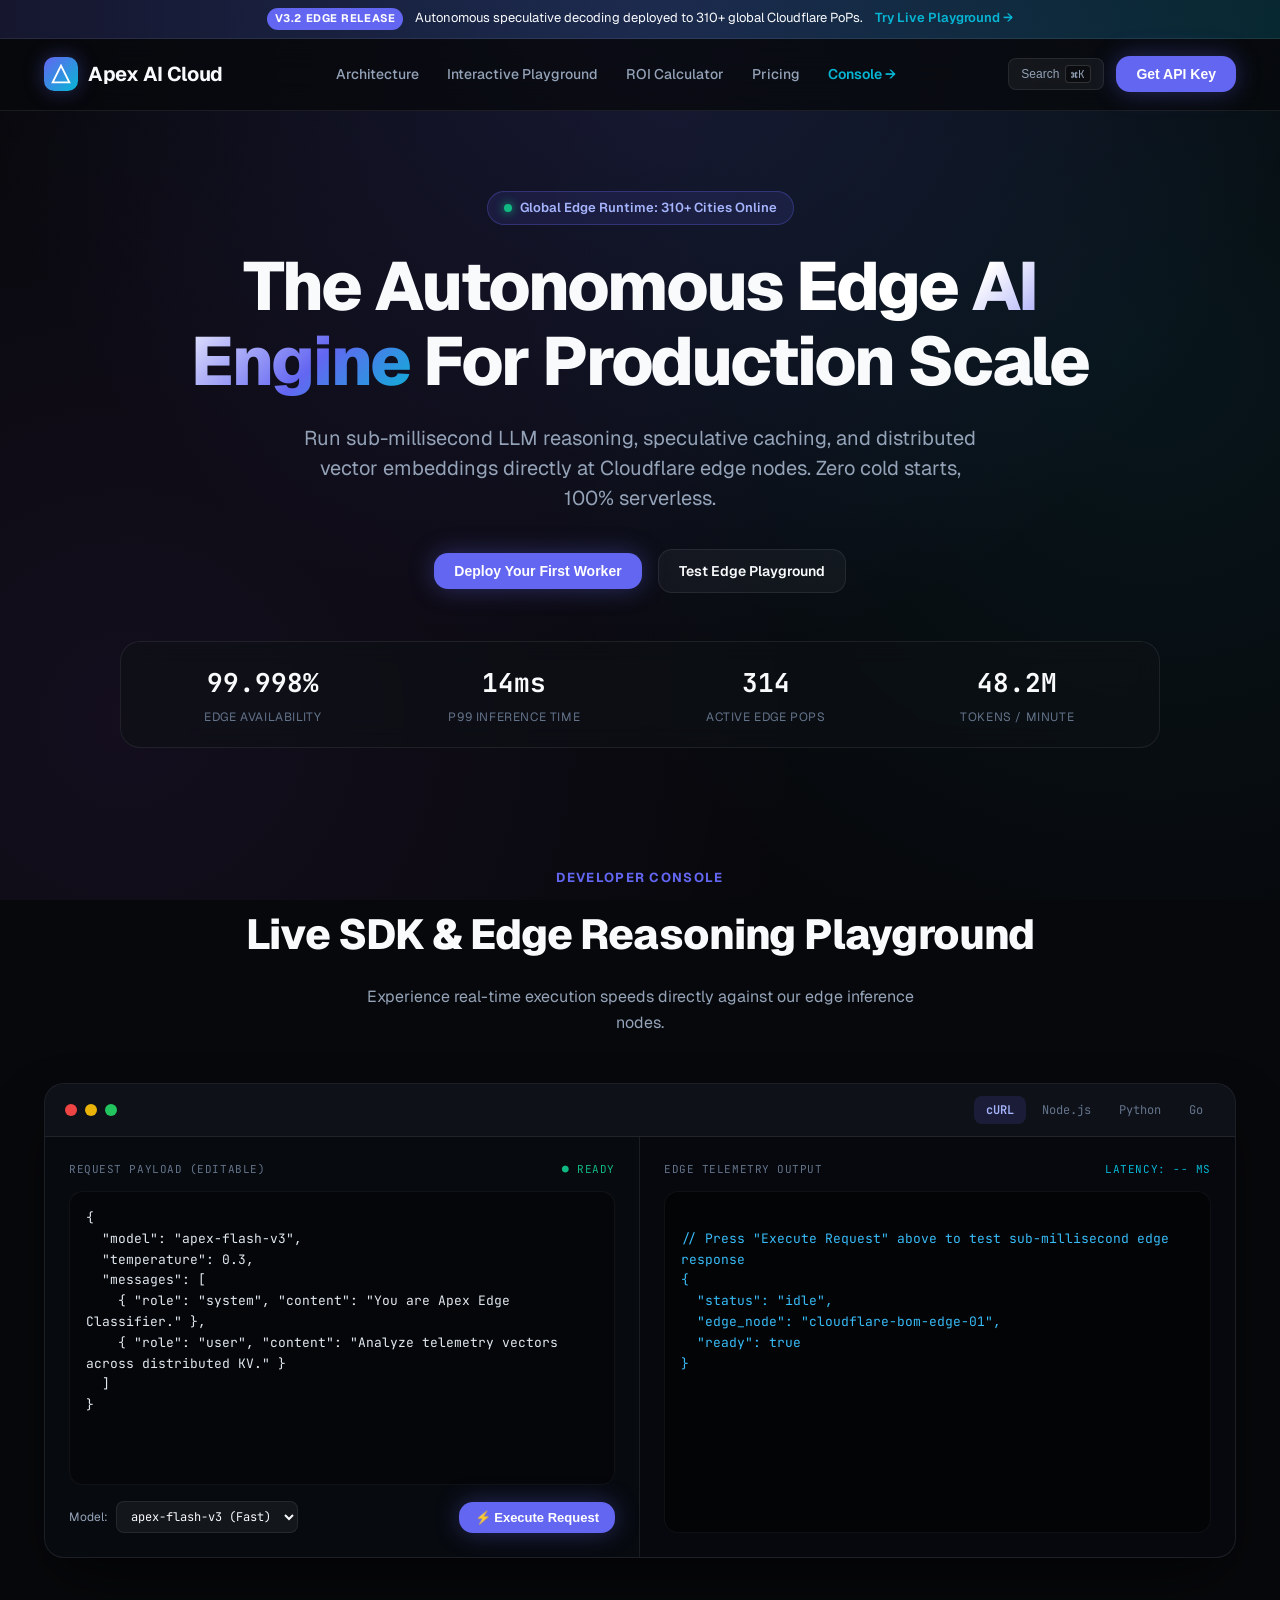
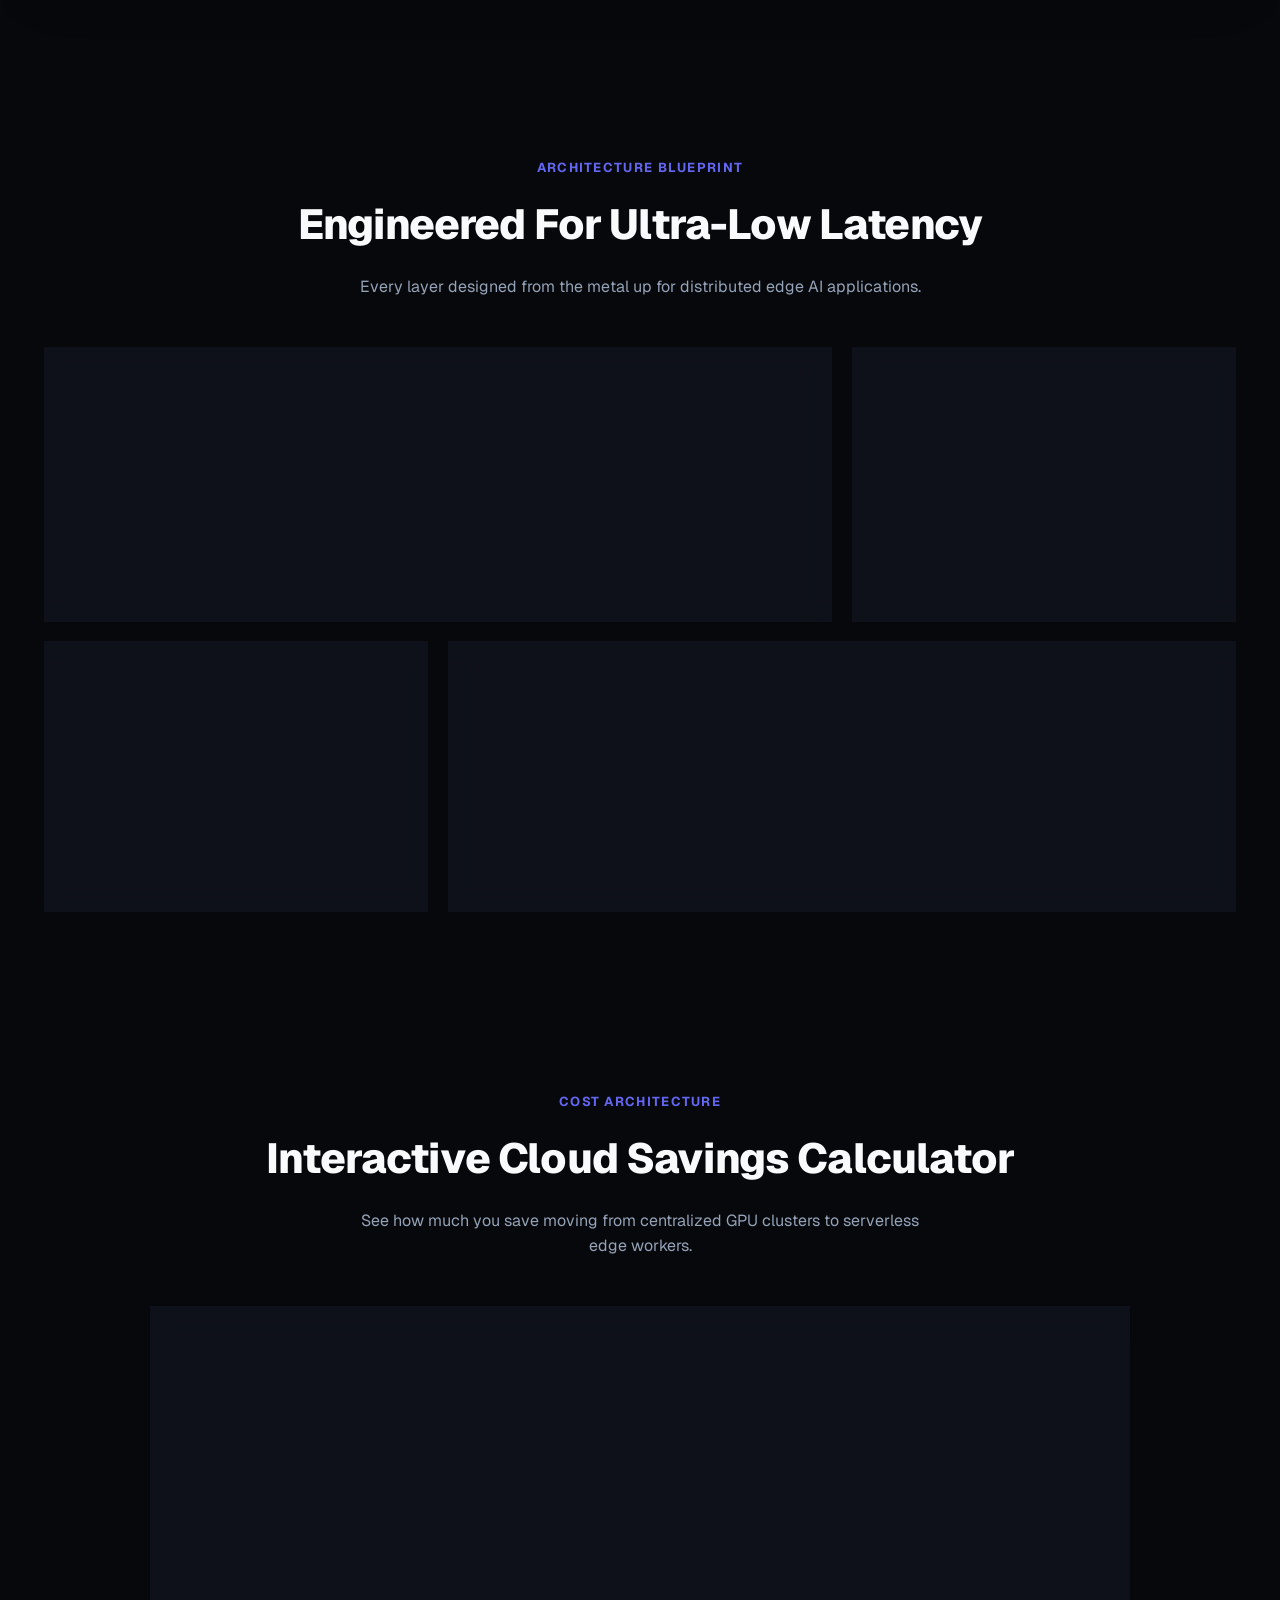
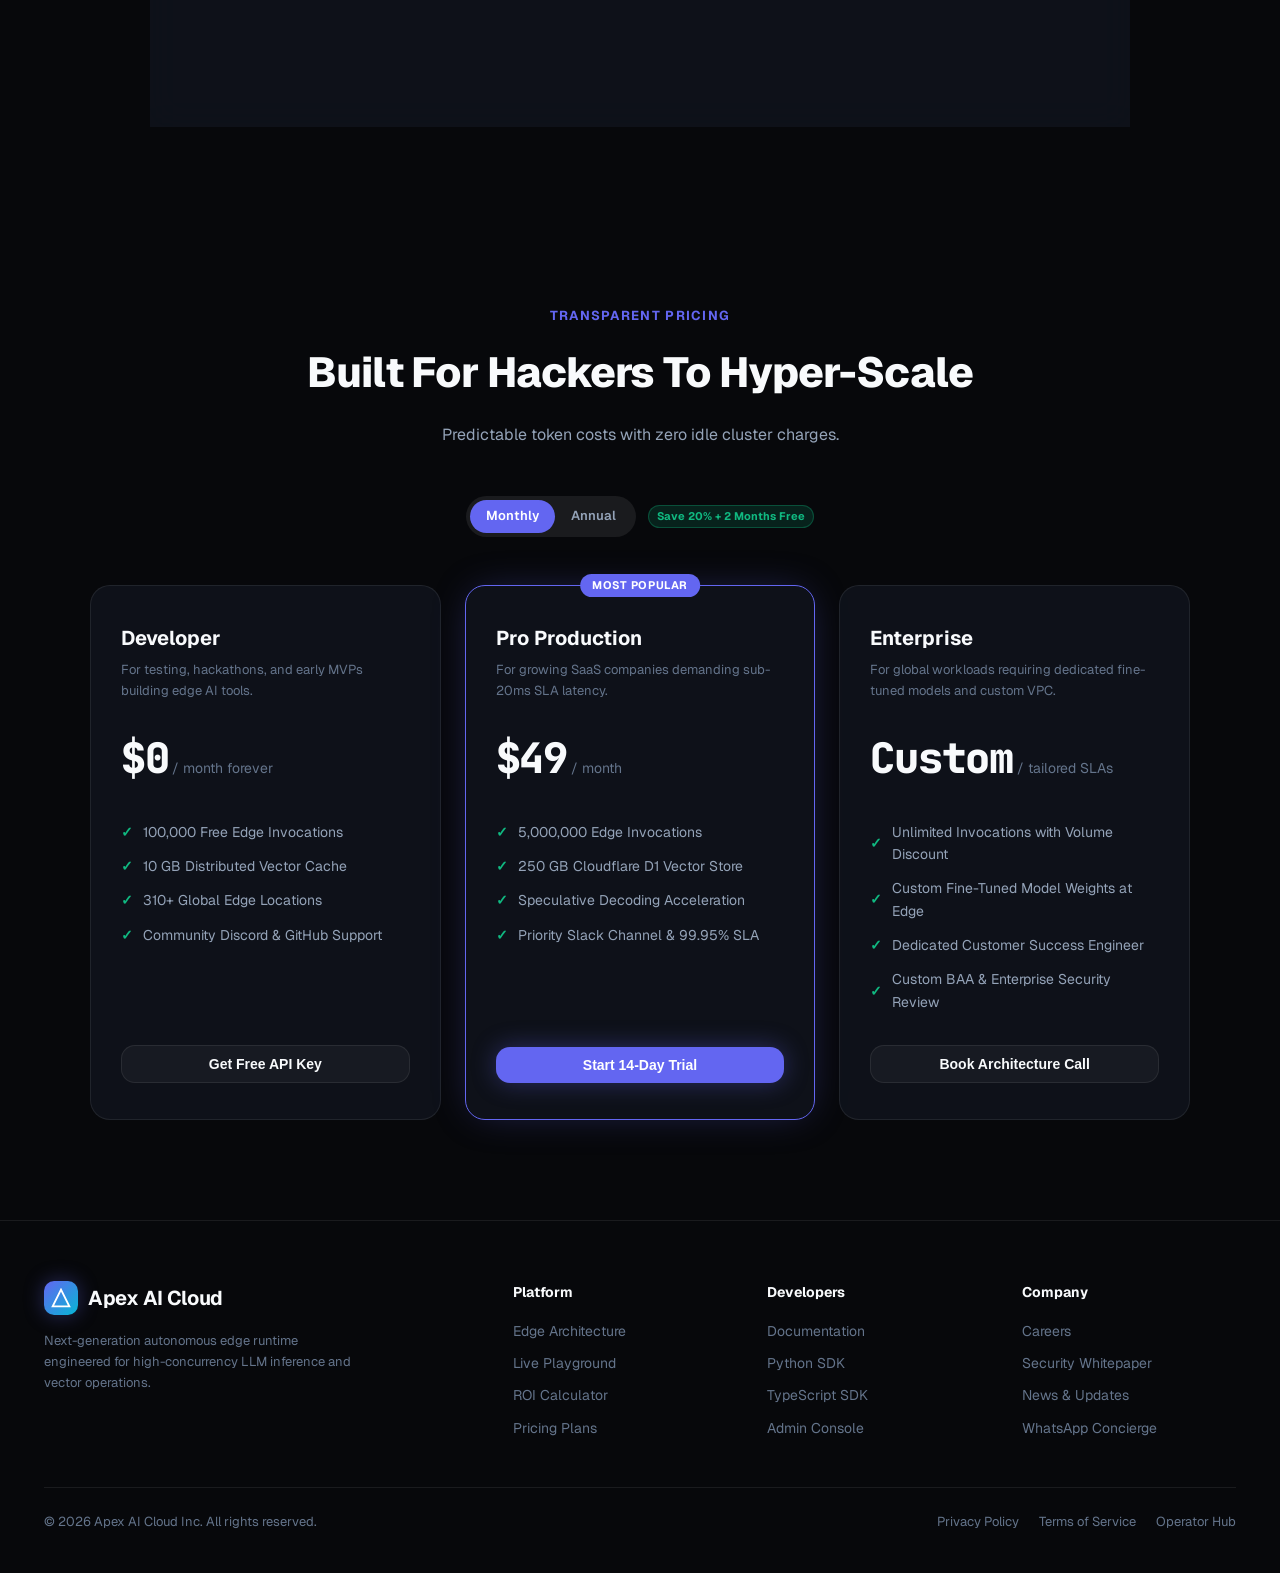
==== commit c9810d93: "feat(bmad): complete high-craftsmanship overhaul - Obsidian Spotlight Bento, Cmd+K palette, live pla" ====
--- a/public/index.html
+++ b/public/index.html
@@ -1,362 +1,1686 @@
 <!DOCTYPE html>
-<html lang="en">
+<html lang="en" class="dark">
 <head>
   <meta charset="UTF-8">
   <meta name="viewport" content="width=device-width, initial-scale=1.0">
-  <title data-wl-brand>NEXUS AI — Autonomous Edge Cloud</title>
+  <title data-brand="brand_name">Apex AI Cloud — Autonomous Edge AI Runtime & Vector Engine</title>
+  <meta name="description" content="Sub-millisecond AI inference and vector indexing distributed across 310+ Cloudflare edge nodes with zero cold starts.">
   <link rel="preconnect" href="https://fonts.googleapis.com">
   <link rel="preconnect" href="https://fonts.gstatic.com" crossorigin>
-  <link href="https://fonts.googleapis.com/css2?family=Inter:wght@400;500;600;700&family=JetBrains+Mono:wght@400;500;600&family=Space+Grotesk:wght@500;600;700&display=swap" rel="stylesheet">
-  <link rel="stylesheet" href="theme-tokens.css">
+  <link href="https://fonts.googleapis.com/css2?family=Geist:wght@300;400;500;600;700;800&family=JetBrains+Mono:wght@400;500;600&display=swap" rel="stylesheet">
   <script src="whitelabel.js"></script>
   <style>
-    * { box-sizing: border-box; margin: 0; padding: 0; }
+    :root {
+      --bg-base: #07080b;
+      --bg-surface: #0e1117;
+      --bg-card: rgba(18, 22, 32, 0.7);
+      --bg-card-hover: rgba(26, 32, 48, 0.85);
+      --border-subtle: rgba(255, 255, 255, 0.08);
+      --border-glow: rgba(99, 102, 241, 0.4);
+      --primary: #6366f1;
+      --primary-hover: #4f46e5;
+      --primary-glow: rgba(99, 102, 241, 0.35);
+      --accent-cyan: #06b6d4;
+      --accent-emerald: #10b981;
+      --text-main: #f8fafc;
+      --text-muted: #94a3b8;
+      --text-dim: #64748b;
+      --font-sans: 'Geist', -apple-system, BlinkMacSystemFont, sans-serif;
+      --font-mono: 'JetBrains Mono', monospace;
+      --radius-sm: 8px;
+      --radius-md: 14px;
+      --radius-lg: 20px;
+      --radius-pill: 9999px;
+      --container-max: 1240px;
+    }
+
+    * {
+      box-sizing: border-box;
+      margin: 0;
+      padding: 0;
+      -webkit-font-smoothing: antialiased;
+    }
+
     body {
-      background: #06070B;
-      color: #F8FAFC;
-      font-family: var(--font-primary, 'Inter', sans-serif);
-      line-height: 1.5;
+      background-color: var(--bg-base);
+      color: var(--text-main);
+      font-family: var(--font-sans);
+      line-height: 1.6;
       overflow-x: hidden;
       min-height: 100vh;
       background-image: 
-        radial-gradient(circle at 50% 0%, rgba(99, 102, 241, 0.15) 0%, transparent 60%),
-        radial-gradient(circle at 80% 20%, rgba(0, 240, 255, 0.08) 0%, transparent 40%);
-    }
-    .nav-pill-wrap {
+        radial-gradient(circle at 50% 0%, rgba(99, 102, 241, 0.18) 0%, transparent 60%),
+        radial-gradient(circle at 90% 40%, rgba(6, 182, 212, 0.08) 0%, transparent 50%),
+        radial-gradient(circle at 10% 80%, rgba(168, 85, 247, 0.08) 0%, transparent 50%);
+      background-attachment: fixed;
+    }
+
+    .container {
+      max-width: var(--container-max);
+      margin: 0 auto;
+      padding: 0 24px;
+    }
+
+    /* TOP ANNOUNCEMENT BAR */
+    .announcement-bar {
+      background: linear-gradient(90deg, rgba(99, 102, 241, 0.15), rgba(6, 182, 212, 0.15));
+      border-bottom: 1px solid var(--border-subtle);
+      padding: 8px 16px;
+      font-size: 13px;
+      text-align: center;
+      display: flex;
+      align-items: center;
+      justify-content: center;
+      gap: 12px;
+    }
+    .announcement-badge {
+      background: var(--primary);
+      color: #fff;
+      font-size: 11px;
+      font-weight: 700;
+      padding: 2px 8px;
+      border-radius: var(--radius-pill);
+      text-transform: uppercase;
+      letter-spacing: 0.05em;
+    }
+    .announcement-link {
+      color: var(--accent-cyan);
+      text-decoration: none;
+      font-weight: 600;
+      display: inline-flex;
+      align-items: center;
+      gap: 4px;
+    }
+    .announcement-link:hover { text-decoration: underline; }
+
+    /* NAVBAR */
+    .navbar {
       position: sticky;
-      top: 20px;
+      top: 0;
       z-index: 100;
-      display: flex;
-      justify-content: center;
-      padding: 0 20px;
-    }
-    .nav-pill {
-      background: rgba(13, 16, 23, 0.75);
       backdrop-filter: blur(16px);
       -webkit-backdrop-filter: blur(16px);
-      border: 1px solid rgba(255, 255, 255, 0.09);
-      border-radius: 999px;
-      padding: 10px 24px;
-      display: flex;
-      align-items: center;
-      gap: 32px;
-      box-shadow: 0 20px 40px rgba(0, 0, 0, 0.5);
+      background: rgba(7, 8, 11, 0.75);
+      border-bottom: 1px solid var(--border-subtle);
+      height: 72px;
+      display: flex;
+      align-items: center;
+    }
+    .nav-inner {
+      display: flex;
+      align-items: center;
+      justify-content: space-between;
+      width: 100%;
     }
     .brand-logo {
-      font-family: var(--font-accent, 'Space Grotesk', sans-serif);
-      font-size: 17px;
+      display: flex;
+      align-items: center;
+      gap: 10px;
+      text-decoration: none;
+      color: var(--text-main);
       font-weight: 700;
-      letter-spacing: -0.5px;
-      display: flex;
-      align-items: center;
+      font-size: 20px;
+      letter-spacing: -0.02em;
+    }
+    .logo-mark {
+      width: 34px;
+      height: 34px;
+      border-radius: 10px;
+      background: linear-gradient(135deg, var(--primary), var(--accent-cyan));
+      display: flex;
+      align-items: center;
+      justify-content: center;
+      box-shadow: 0 0 20px var(--primary-glow);
+    }
+    .logo-mark svg {
+      width: 20px;
+      height: 20px;
+      fill: none;
+      stroke: #fff;
+      stroke-width: 2.2;
+    }
+    .nav-menu {
+      display: flex;
+      align-items: center;
+      gap: 28px;
+      list-style: none;
+    }
+    .nav-link {
+      color: var(--text-muted);
+      text-decoration: none;
+      font-size: 14px;
+      font-weight: 500;
+      transition: color 0.2s ease;
+    }
+    .nav-link:hover { color: var(--text-main); }
+    
+    .nav-actions {
+      display: flex;
+      align-items: center;
+      gap: 12px;
+    }
+    .cmd-shortcut {
+      display: flex;
+      align-items: center;
+      gap: 6px;
+      background: rgba(255, 255, 255, 0.05);
+      border: 1px solid var(--border-subtle);
+      border-radius: var(--radius-sm);
+      padding: 6px 12px;
+      font-size: 12px;
+      color: var(--text-muted);
+      cursor: pointer;
+      transition: all 0.2s ease;
+    }
+    .cmd-shortcut:hover {
+      background: rgba(255, 255, 255, 0.1);
+      border-color: rgba(255, 255, 255, 0.2);
+      color: var(--text-main);
+    }
+    .kbd-chip {
+      background: rgba(0, 0, 0, 0.4);
+      border: 1px solid rgba(255, 255, 255, 0.15);
+      border-radius: 4px;
+      padding: 1px 5px;
+      font-family: var(--font-mono);
+      font-size: 11px;
+    }
+
+    .btn {
+      display: inline-flex;
+      align-items: center;
+      justify-content: center;
       gap: 8px;
-      color: #FFF;
+      padding: 10px 20px;
+      border-radius: var(--radius-md);
+      font-size: 14px;
+      font-weight: 600;
       text-decoration: none;
-    }
-    .brand-dot {
+      cursor: pointer;
+      transition: all 0.2s ease;
+      border: none;
+    }
+    .btn-primary {
+      background: var(--primary);
+      color: #fff;
+      box-shadow: 0 0 25px var(--primary-glow);
+    }
+    .btn-primary:hover {
+      background: var(--primary-hover);
+      box-shadow: 0 0 35px var(--primary-glow);
+      transform: translateY(-1px);
+    }
+    .btn-outline {
+      background: rgba(255, 255, 255, 0.04);
+      border: 1px solid var(--border-subtle);
+      color: var(--text-main);
+    }
+    .btn-outline:hover {
+      background: rgba(255, 255, 255, 0.08);
+      border-color: rgba(255, 255, 255, 0.2);
+    }
+
+    /* HERO SECTION */
+    .hero-section {
+      padding: 80px 0 60px;
+      text-align: center;
+      position: relative;
+    }
+    .hero-pill {
+      display: inline-flex;
+      align-items: center;
+      gap: 8px;
+      background: rgba(99, 102, 241, 0.12);
+      border: 1px solid rgba(99, 102, 241, 0.3);
+      padding: 6px 16px;
+      border-radius: var(--radius-pill);
+      font-size: 13px;
+      font-weight: 600;
+      color: #a5b4fc;
+      margin-bottom: 24px;
+    }
+    .hero-pill-pulse {
       width: 8px;
       height: 8px;
-      background: var(--color-primary, #6366F1);
+      background: var(--accent-emerald);
       border-radius: 50%;
-      box-shadow: 0 0 10px var(--color-primary, #6366F1);
-    }
-    .nav-links { display: flex; gap: 20px; list-style: none; }
-    .nav-links a { color: #94A3B8; text-decoration: none; font-size: 13px; font-weight: 500; transition: color 0.2s; }
-    .nav-links a:hover { color: #FFF; }
-    .nav-actions { display: flex; align-items: center; gap: 12px; }
-    .omni-btn {
-      background: rgba(255,255,255,0.05);
-      border: 1px solid rgba(255,255,255,0.1);
-      color: #94A3B8;
+      box-shadow: 0 0 10px var(--accent-emerald);
+      animation: pulse 2s infinite;
+    }
+    @keyframes pulse {
+      0% { transform: scale(0.95); opacity: 0.8; }
+      50% { transform: scale(1.2); opacity: 1; }
+      100% { transform: scale(0.95); opacity: 0.8; }
+    }
+    .hero-title {
+      font-size: clamp(38px, 6vw, 68px);
+      font-weight: 800;
+      line-height: 1.1;
+      letter-spacing: -0.03em;
+      margin-bottom: 24px;
+      max-width: 900px;
+      margin-left: auto;
+      margin-right: auto;
+    }
+    .gradient-text {
+      background: linear-gradient(135deg, #ffffff 40%, var(--primary) 75%, var(--accent-cyan) 100%);
+      -webkit-background-clip: text;
+      -webkit-text-fill-color: transparent;
+    }
+    .hero-desc {
+      font-size: clamp(16px, 2vw, 20px);
+      color: var(--text-muted);
+      max-width: 680px;
+      margin: 0 auto 36px;
+      line-height: 1.5;
+    }
+    .hero-cta-group {
+      display: flex;
+      align-items: center;
+      justify-content: center;
+      gap: 16px;
+      flex-wrap: wrap;
+      margin-bottom: 48px;
+    }
+
+    /* TELEMETRY METRIC STRIP */
+    .telemetry-strip {
+      display: grid;
+      grid-template-columns: repeat(auto-fit, minmax(200px, 1fr));
+      gap: 16px;
+      background: rgba(14, 17, 23, 0.6);
+      border: 1px solid var(--border-subtle);
+      border-radius: var(--radius-lg);
+      padding: 20px 24px;
+      max-width: 1040px;
+      margin: 0 auto;
+      backdrop-filter: blur(12px);
+    }
+    .telemetry-item {
+      display: flex;
+      flex-direction: column;
+      align-items: center;
+      text-align: center;
+    }
+    .telemetry-val {
+      font-family: var(--font-mono);
+      font-size: 26px;
+      font-weight: 700;
+      color: var(--text-main);
+    }
+    .telemetry-label {
       font-size: 12px;
-      font-family: var(--font-mono, 'JetBrains Mono', monospace);
+      color: var(--text-dim);
+      text-transform: uppercase;
+      letter-spacing: 0.05em;
+      margin-top: 4px;
+    }
+
+    /* SECTION HEADERS */
+    .section-header {
+      text-align: center;
+      margin-bottom: 48px;
+    }
+    .section-eyebrow {
+      font-size: 13px;
+      font-weight: 700;
+      color: var(--primary);
+      text-transform: uppercase;
+      letter-spacing: 0.1em;
+      margin-bottom: 12px;
+      display: block;
+    }
+    .section-title {
+      font-size: clamp(28px, 4vw, 42px);
+      font-weight: 800;
+      letter-spacing: -0.02em;
+      margin-bottom: 16px;
+    }
+    .section-desc {
+      color: var(--text-muted);
+      font-size: 16px;
+      max-width: 580px;
+      margin: 0 auto;
+    }
+
+    /* BENTO SPOTLIGHT GRID */
+    .bento-section {
+      padding: 100px 0;
+    }
+    .bento-grid {
+      display: grid;
+      grid-template-columns: repeat(12, 1fr);
+      gap: 20px;
+    }
+    .bento-card {
+      position: relative;
+      background: var(--bg-card);
+      border: 1px solid var(--border-subtle);
+      border-radius: var(--radius-lg);
+      padding: 32px;
+      overflow: hidden;
+      backdrop-filter: blur(14px);
+      transition: border-color 0.3s ease, transform 0.2s ease;
+      display: flex;
+      flex-direction: column;
+      justify-content: space-between;
+    }
+    .bento-card::before {
+      content: '';
+      position: absolute;
+      top: var(--mouse-y, 0px);
+      left: var(--mouse-x, 0px);
+      width: 300px;
+      height: 300px;
+      background: radial-gradient(circle, var(--border-glow), transparent 70%);
+      transform: translate(-50%, -50%);
+      opacity: 0;
+      transition: opacity 0.4s ease;
+      pointer-events: none;
+      z-index: 1;
+    }
+    .bento-card:hover::before { opacity: 1; }
+    .bento-card:hover {
+      border-color: rgba(99, 102, 241, 0.4);
+      transform: translateY(-2px);
+    }
+    .card-col-8 { grid-column: span 8; }
+    .card-col-4 { grid-column: span 4; }
+    .card-col-6 { grid-column: span 6; }
+    .card-col-12 { grid-column: span 12; }
+
+    @media (max-width: 992px) {
+      .card-col-8, .card-col-4, .card-col-6 { grid-column: span 12; }
+    }
+
+    .bento-badge {
+      display: inline-flex;
+      align-items: center;
+      gap: 6px;
+      background: rgba(255, 255, 255, 0.06);
+      border: 1px solid rgba(255, 255, 255, 0.1);
+      border-radius: var(--radius-pill);
+      padding: 4px 10px;
+      font-size: 11px;
+      font-family: var(--font-mono);
+      color: #c7d2fe;
+      margin-bottom: 16px;
+      width: fit-content;
+    }
+    .bento-title {
+      font-size: 22px;
+      font-weight: 700;
+      margin-bottom: 12px;
+      letter-spacing: -0.01em;
+    }
+    .bento-desc {
+      color: var(--text-muted);
+      font-size: 14px;
+      line-height: 1.6;
+      margin-bottom: 24px;
+    }
+
+    /* INTERACTIVE PLAYGROUND */
+    .playground-section {
+      padding: 60px 0 100px;
+    }
+    .playground-container {
+      background: #090c13;
+      border: 1px solid var(--border-subtle);
+      border-radius: var(--radius-lg);
+      overflow: hidden;
+      box-shadow: 0 25px 60px -15px rgba(0, 0, 0, 0.7);
+    }
+    .playground-topbar {
+      display: flex;
+      align-items: center;
+      justify-content: space-between;
+      padding: 12px 20px;
+      background: rgba(255, 255, 255, 0.02);
+      border-bottom: 1px solid var(--border-subtle);
+    }
+    .traffic-lights {
+      display: flex;
+      gap: 8px;
+    }
+    .traffic-light {
+      width: 12px;
+      height: 12px;
+      border-radius: 50%;
+    }
+    .light-red { background: #ef4444; }
+    .light-yellow { background: #eab308; }
+    .light-green { background: #22c55e; }
+
+    .lang-tabs {
+      display: flex;
+      gap: 4px;
+    }
+    .lang-tab {
+      background: transparent;
+      border: none;
+      color: var(--text-dim);
+      font-family: var(--font-mono);
+      font-size: 12px;
       padding: 6px 12px;
-      border-radius: 6px;
+      border-radius: var(--radius-sm);
       cursor: pointer;
-    }
-    .cta-btn {
-      background: var(--color-primary, #6366F1);
-      color: #FFF;
+      transition: all 0.2s ease;
+    }
+    .lang-tab.active {
+      background: rgba(99, 102, 241, 0.15);
+      color: #a5b4fc;
+      font-weight: 600;
+    }
+
+    .playground-body {
+      display: grid;
+      grid-template-columns: 1fr 1fr;
+      min-height: 420px;
+    }
+    @media (max-width: 860px) {
+      .playground-body { grid-template-columns: 1fr; }
+    }
+
+    .playground-pane {
+      padding: 24px;
+      display: flex;
+      flex-direction: column;
+    }
+    .pane-left {
+      border-right: 1px solid var(--border-subtle);
+      background: rgba(0, 0, 0, 0.2);
+    }
+    .pane-label {
+      font-size: 11px;
+      font-family: var(--font-mono);
+      color: var(--text-dim);
+      text-transform: uppercase;
+      letter-spacing: 0.05em;
+      margin-bottom: 12px;
+      display: flex;
+      align-items: center;
+      justify-content: space-between;
+    }
+    .code-editor {
+      background: rgba(0, 0, 0, 0.4);
+      border: 1px solid rgba(255, 255, 255, 0.05);
+      border-radius: var(--radius-md);
+      padding: 16px;
+      font-family: var(--font-mono);
+      font-size: 13px;
+      color: #e2e8f0;
+      line-height: 1.6;
+      flex: 1;
+      resize: none;
+      outline: none;
+    }
+    .playground-controls {
+      display: flex;
+      align-items: center;
+      justify-content: space-between;
+      margin-top: 16px;
+      gap: 12px;
+    }
+    .param-group {
+      display: flex;
+      align-items: center;
+      gap: 8px;
+      font-size: 12px;
+      color: var(--text-muted);
+    }
+    .param-select {
+      background: rgba(255, 255, 255, 0.05);
+      border: 1px solid var(--border-subtle);
+      color: var(--text-main);
+      padding: 6px 10px;
+      border-radius: var(--radius-sm);
+      font-family: var(--font-mono);
+      font-size: 12px;
+      outline: none;
+    }
+
+    .response-pane {
+      background: rgba(0, 0, 0, 0.3);
+      position: relative;
+    }
+    .response-stream {
+      font-family: var(--font-mono);
+      font-size: 13px;
+      color: #38bdf8;
+      background: rgba(0, 0, 0, 0.5);
+      border: 1px solid rgba(255, 255, 255, 0.05);
+      border-radius: var(--radius-md);
+      padding: 16px;
+      flex: 1;
+      overflow-y: auto;
+      white-space: pre-wrap;
+    }
+    .telemetry-badge-live {
+      display: inline-flex;
+      align-items: center;
+      gap: 6px;
+      font-size: 11px;
+      font-family: var(--font-mono);
+      color: var(--accent-emerald);
+    }
+
+    /* ROI CALCULATOR */
+    .calculator-section {
+      padding: 80px 0;
+    }
+    .calc-card {
+      background: var(--bg-card);
+      border: 1px solid var(--border-subtle);
+      border-radius: var(--radius-lg);
+      padding: 40px;
+      max-width: 980px;
+      margin: 0 auto;
+      backdrop-filter: blur(16px);
+    }
+    .calc-grid {
+      display: grid;
+      grid-template-columns: 1fr 1fr;
+      gap: 40px;
+      align-items: center;
+    }
+    @media (max-width: 768px) {
+      .calc-grid { grid-template-columns: 1fr; }
+    }
+    .slider-group {
+      margin-bottom: 24px;
+    }
+    .slider-header {
+      display: flex;
+      justify-content: space-between;
+      font-size: 14px;
+      font-weight: 500;
+      margin-bottom: 8px;
+    }
+    .slider-val {
+      font-family: var(--font-mono);
+      color: var(--primary);
+      font-weight: 600;
+    }
+    .custom-range {
+      width: 100%;
+      height: 6px;
+      background: rgba(255, 255, 255, 0.1);
+      border-radius: 3px;
+      outline: none;
+      -webkit-appearance: none;
+    }
+    .custom-range::-webkit-slider-thumb {
+      -webkit-appearance: none;
+      width: 18px;
+      height: 18px;
+      border-radius: 50%;
+      background: var(--primary);
+      cursor: pointer;
+      box-shadow: 0 0 10px var(--primary);
+    }
+
+    .calc-results-box {
+      background: rgba(0, 0, 0, 0.35);
+      border: 1px solid rgba(99, 102, 241, 0.3);
+      border-radius: var(--radius-md);
+      padding: 32px;
+      text-align: center;
+    }
+    .savings-number {
+      font-size: 48px;
+      font-weight: 800;
+      color: var(--accent-emerald);
+      font-family: var(--font-mono);
+      margin: 8px 0;
+    }
+    .savings-subtitle {
+      color: var(--text-muted);
+      font-size: 14px;
+      margin-bottom: 20px;
+    }
+    .calc-breakdown {
+      display: flex;
+      justify-content: space-around;
+      border-top: 1px solid var(--border-subtle);
+      padding-top: 16px;
+      font-size: 13px;
+    }
+
+    /* PRICING SECTION */
+    .pricing-section {
+      padding: 100px 0;
+    }
+    .pricing-toggle-wrap {
+      display: flex;
+      align-items: center;
+      justify-content: center;
+      gap: 12px;
+      margin-bottom: 48px;
+    }
+    .toggle-switch {
+      background: rgba(255, 255, 255, 0.08);
+      border-radius: var(--radius-pill);
+      padding: 4px;
+      display: flex;
+      cursor: pointer;
+    }
+    .toggle-opt {
+      padding: 6px 16px;
+      border-radius: var(--radius-pill);
       font-size: 13px;
       font-weight: 600;
-      padding: 8px 18px;
-      border-radius: 999px;
-      text-decoration: none;
-      transition: opacity 0.2s;
-    }
-    .hero { max-width: 1100px; margin: 80px auto 60px; text-align: center; padding: 0 24px; }
-    .status-badge {
-      display: inline-flex;
-      align-items: center;
-      gap: 8px;
-      background: rgba(99, 102, 241, 0.1);
-      border: 1px solid rgba(99, 102, 241, 0.25);
-      color: #818CF8;
-      font-size: 12px;
-      font-family: var(--font-mono, monospace);
-      padding: 6px 14px;
-      border-radius: 999px;
+      color: var(--text-muted);
+      transition: all 0.2s ease;
+    }
+    .toggle-opt.active {
+      background: var(--primary);
+      color: #fff;
+    }
+    .discount-pill {
+      background: rgba(16, 185, 129, 0.15);
+      color: var(--accent-emerald);
+      border: 1px solid rgba(16, 185, 129, 0.3);
+      font-size: 11px;
+      font-weight: 700;
+      padding: 2px 8px;
+      border-radius: var(--radius-pill);
+    }
+
+    .pricing-cards {
+      display: grid;
+      grid-template-columns: repeat(3, 1fr);
+      gap: 24px;
+      max-width: 1100px;
+      margin: 0 auto;
+    }
+    @media (max-width: 900px) {
+      .pricing-cards { grid-template-columns: 1fr; }
+    }
+    .pricing-card {
+      background: var(--bg-card);
+      border: 1px solid var(--border-subtle);
+      border-radius: var(--radius-lg);
+      padding: 36px 30px;
+      position: relative;
+      display: flex;
+      flex-direction: column;
+      justify-content: space-between;
+    }
+    .pricing-card.featured {
+      border-color: var(--primary);
+      box-shadow: 0 0 40px -10px var(--primary-glow);
+    }
+    .featured-tag {
+      position: absolute;
+      top: -12px;
+      left: 50%;
+      transform: translateX(-50%);
+      background: var(--primary);
+      color: #fff;
+      font-size: 11px;
+      font-weight: 700;
+      padding: 3px 12px;
+      border-radius: var(--radius-pill);
+      text-transform: uppercase;
+      letter-spacing: 0.05em;
+    }
+    .tier-title {
+      font-size: 20px;
+      font-weight: 700;
+      margin-bottom: 6px;
+    }
+    .tier-desc {
+      color: var(--text-dim);
+      font-size: 13px;
       margin-bottom: 24px;
-    }
-    .status-badge span { width: 6px; height: 6px; background: #10B981; border-radius: 50%; box-shadow: 0 0 8px #10B981; }
-    .hero h1 {
-      font-family: var(--font-accent, sans-serif);
-      font-size: clamp(38px, 6vw, 68px);
+      min-height: 40px;
+    }
+    .price-box {
+      margin-bottom: 28px;
+      display: flex;
+      align-items: baseline;
+      gap: 4px;
+    }
+    .price-num {
+      font-size: 42px;
+      font-weight: 800;
+      font-family: var(--font-mono);
+      letter-spacing: -0.03em;
+    }
+    .price-period {
+      color: var(--text-dim);
+      font-size: 14px;
+    }
+    .feature-list {
+      list-style: none;
+      margin-bottom: 32px;
+      display: flex;
+      flex-direction: column;
+      gap: 12px;
+      font-size: 14px;
+    }
+    .feature-item {
+      display: flex;
+      align-items: center;
+      gap: 10px;
+      color: var(--text-muted);
+    }
+    .feature-check {
+      color: var(--accent-emerald);
       font-weight: 700;
-      line-height: 1.08;
-      letter-spacing: -1.5px;
-      margin-bottom: 20px;
-      background: linear-gradient(180deg, #FFFFFF 0%, #94A3B8 100%);
-      -webkit-background-clip: text;
-      -webkit-text-fill-color: transparent;
-    }
-    .hero p { font-size: 18px; color: #94A3B8; max-width: 640px; margin: 0 auto 36px; }
-    .terminal-box {
-      max-width: 780px;
-      margin: 0 auto 80px;
-      background: #090C15;
-      border: 1px solid rgba(255, 255, 255, 0.1);
-      border-radius: 12px;
+    }
+
+    /* COMMAND PALETTE MODAL */
+    .cmd-overlay {
+      position: fixed;
+      inset: 0;
+      background: rgba(0, 0, 0, 0.75);
+      backdrop-filter: blur(8px);
+      z-index: 999;
+      display: none;
+      align-items: flex-start;
+      justify-content: center;
+      padding-top: 15vh;
+    }
+    .cmd-overlay.open { display: flex; }
+    .cmd-box {
+      background: #0f131c;
+      border: 1px solid rgba(255, 255, 255, 0.15);
+      border-radius: var(--radius-lg);
+      width: 100%;
+      max-width: 600px;
+      box-shadow: 0 30px 80px rgba(0, 0, 0, 0.8);
       overflow: hidden;
-      box-shadow: 0 25px 60px rgba(0, 0, 0, 0.7);
-      text-align: left;
-    }
-    .terminal-header {
-      background: #0D111D;
-      padding: 12px 18px;
+    }
+    .cmd-input-wrap {
+      display: flex;
+      align-items: center;
+      padding: 16px 20px;
+      border-bottom: 1px solid var(--border-subtle);
+      gap: 12px;
+    }
+    .cmd-input {
+      background: transparent;
+      border: none;
+      color: #fff;
+      font-size: 16px;
+      font-family: var(--font-sans);
+      width: 100%;
+      outline: none;
+    }
+    .cmd-list {
+      max-height: 320px;
+      overflow-y: auto;
+      padding: 8px;
+    }
+    .cmd-item {
       display: flex;
       align-items: center;
       justify-content: space-between;
-      border-bottom: 1px solid rgba(255, 255, 255, 0.06);
-    }
-    .terminal-dots { display: flex; gap: 6px; }
-    .t-dot { width: 10px; height: 10px; border-radius: 50%; }
-    .t-red { background: #EF4444; }
-    .t-yellow { background: #F59E0B; }
-    .t-green { background: #10B981; }
-    .terminal-tabs { display: flex; gap: 8px; }
-    .t-tab {
+      padding: 10px 14px;
+      border-radius: var(--radius-sm);
+      font-size: 14px;
+      color: var(--text-muted);
+      cursor: pointer;
+      transition: background 0.15s ease;
+    }
+    .cmd-item:hover, .cmd-item.active {
+      background: rgba(99, 102, 241, 0.15);
+      color: #fff;
+    }
+    .cmd-shortcut-tag {
+      font-family: var(--font-mono);
+      font-size: 11px;
+      color: var(--text-dim);
+    }
+
+    /* WAITLIST / DEMO MODAL */
+    .lead-modal-overlay {
+      position: fixed;
+      inset: 0;
+      background: rgba(0, 0, 0, 0.8);
+      backdrop-filter: blur(8px);
+      z-index: 1000;
+      display: none;
+      align-items: center;
+      justify-content: center;
+      padding: 20px;
+    }
+    .lead-modal-overlay.open { display: flex; }
+    .lead-modal {
+      background: #0f131c;
+      border: 1px solid rgba(99, 102, 241, 0.3);
+      border-radius: var(--radius-lg);
+      width: 100%;
+      max-width: 520px;
+      padding: 36px;
+      position: relative;
+      box-shadow: 0 25px 60px rgba(0, 0, 0, 0.8);
+    }
+    .modal-close {
+      position: absolute;
+      top: 18px;
+      right: 18px;
       background: none;
       border: none;
-      color: #64748B;
-      font-size: 12px;
-      font-family: var(--font-mono, monospace);
-      padding: 4px 10px;
-      border-radius: 4px;
+      color: var(--text-dim);
+      font-size: 20px;
       cursor: pointer;
     }
-    .t-tab.active { color: #FFF; background: rgba(255,255,255,0.08); }
-    .terminal-body { padding: 20px 24px; font-family: var(--font-mono, monospace); font-size: 13px; color: #E2E8F0; line-height: 1.6; }
-    .cmd-line { color: #A5B4FC; }
-    .cmd-out { color: #34D399; }
-    .cmd-comment { color: #64748B; }
-
-    .bento-section { max-width: 1200px; margin: 0 auto 100px; padding: 0 24px; }
-    .bento-heading { text-align: center; margin-bottom: 48px; }
-    .bento-heading h2 { font-family: var(--font-accent); font-size: 36px; margin-bottom: 12px; }
-    .bento-heading p { color: #94A3B8; }
-    .bento-grid { display: grid; grid-template-columns: repeat(12, 1fr); gap: 20px; }
-    .bento-card {
-      background: #090C15;
-      border: 1px solid rgba(255, 255, 255, 0.08);
-      border-radius: 16px;
-      padding: 30px;
+    .modal-close:hover { color: #fff; }
+    .form-group {
+      margin-bottom: 18px;
+    }
+    .form-label {
+      display: block;
+      font-size: 13px;
+      font-weight: 600;
+      color: var(--text-muted);
+      margin-bottom: 6px;
+    }
+    .form-input, .form-select, .form-textarea {
+      width: 100%;
+      background: rgba(0, 0, 0, 0.4);
+      border: 1px solid var(--border-subtle);
+      border-radius: var(--radius-sm);
+      padding: 10px 14px;
+      color: #fff;
+      font-family: var(--font-sans);
+      font-size: 14px;
+      outline: none;
+      transition: border-color 0.2s ease;
+    }
+    .form-input:focus, .form-select:focus, .form-textarea:focus {
+      border-color: var(--primary);
+    }
+
+    /* FOOTER */
+    .footer {
+      border-top: 1px solid var(--border-subtle);
+      padding: 60px 0 40px;
+      color: var(--text-dim);
+      font-size: 14px;
+    }
+    .footer-grid {
+      display: grid;
+      grid-template-columns: 2fr repeat(3, 1fr);
+      gap: 40px;
+      margin-bottom: 48px;
+    }
+    @media (max-width: 768px) {
+      .footer-grid { grid-template-columns: 1fr; }
+    }
+    .footer-col h4 {
+      color: var(--text-main);
+      font-size: 14px;
+      font-weight: 700;
+      margin-bottom: 16px;
+    }
+    .footer-links {
+      list-style: none;
       display: flex;
       flex-direction: column;
+      gap: 10px;
+    }
+    .footer-link {
+      color: var(--text-dim);
+      text-decoration: none;
+      transition: color 0.2s ease;
+    }
+    .footer-link:hover { color: var(--text-main); }
+    .footer-bottom {
+      display: flex;
+      align-items: center;
       justify-content: space-between;
-      transition: transform 0.3s var(--ease-out-expo), border-color 0.3s;
-    }
-    .bento-card:hover { border-color: rgba(99, 102, 241, 0.4); transform: translateY(-2px); }
-    .span-7 { grid-column: span 7; }
-    .span-5 { grid-column: span 5; }
-    .span-4 { grid-column: span 4; }
-    .span-8 { grid-column: span 8; }
-    @media (max-width: 900px) { .span-7, .span-5, .span-4, .span-8 { grid-column: span 12; } }
-    .card-label { font-size: 11px; font-family: var(--font-mono, monospace); text-transform: uppercase; letter-spacing: 1px; color: var(--color-primary, #6366F1); margin-bottom: 8px; }
-    .card-title { font-size: 20px; font-weight: 700; margin-bottom: 12px; }
-    .card-desc { color: #94A3B8; font-size: 14px; line-height: 1.5; margin-bottom: 24px; }
-    .telemetry-svg { width: 100%; height: 120px; margin-top: auto; }
-    .region-grid { display: grid; grid-template-columns: repeat(3, 1fr); gap: 12px; margin-top: auto; }
-    .region-item { background: rgba(255,255,255,0.03); border: 1px solid rgba(255,255,255,0.06); border-radius: 8px; padding: 8px 12px; font-size: 11px; font-family: var(--font-mono, monospace); display: flex; align-items: center; justify-content: space-between; }
-    .region-dot { width: 6px; height: 6px; border-radius: 50%; background: #10B981; }
-
-    .pricing-section { max-width: 900px; margin: 0 auto 100px; padding: 0 24px; text-align: center; }
-    .slider-box { background: #090C15; border: 1px solid rgba(255, 255, 255, 0.08); border-radius: 16px; padding: 40px; margin-top: 32px; }
-    .slider-row { display: flex; justify-content: space-between; margin-bottom: 16px; font-size: 14px; color: #94A3B8; }
-    .slider-val { font-size: 24px; font-weight: 700; color: #FFF; }
-    input[type=range] { width: 100%; height: 6px; background: rgba(255,255,255,0.1); border-radius: 4px; outline: none; accent-color: var(--color-primary, #6366F1); margin-bottom: 30px; }
-    .cost-grid { display: grid; grid-template-columns: 1fr 1fr; gap: 20px; text-align: left; padding-top: 20px; border-top: 1px solid rgba(255,255,255,0.08); }
-    .cost-num { font-size: 32px; font-weight: 700; color: var(--color-primary, #6366F1); }
-    footer { border-top: 1px solid rgba(255, 255, 255, 0.06); padding: 40px 24px; text-align: center; color: #64748B; font-size: 13px; }
+      border-top: 1px solid var(--border-subtle);
+      padding-top: 24px;
+      font-size: 13px;
+    }
+
+    /* TOAST NOTIFICATION */
+    .toast-container {
+      position: fixed;
+      bottom: 24px;
+      right: 24px;
+      z-index: 1001;
+      display: flex;
+      flex-direction: column;
+      gap: 10px;
+    }
+    .toast {
+      background: #151924;
+      border: 1px solid var(--primary);
+      border-radius: var(--radius-md);
+      padding: 14px 20px;
+      color: #fff;
+      font-size: 14px;
+      box-shadow: 0 10px 30px rgba(0, 0, 0, 0.5);
+      display: flex;
+      align-items: center;
+      gap: 10px;
+      animation: slideIn 0.3s ease;
+    }
+    @keyframes slideIn {
+      from { transform: translateX(100%); opacity: 0; }
+      to { transform: translateX(0); opacity: 1; }
+    }
   </style>
 </head>
-<body data-layout-archetype="obsidian-spotlight-bento">
-  <div class="nav-pill-wrap">
-    <nav class="nav-pill">
+<body>
+
+  <!-- TOP ANNOUNCEMENT -->
+  <div class="announcement-bar">
+    <span class="announcement-badge">v3.2 Edge Release</span>
+    <span>Autonomous speculative decoding deployed to 310+ global Cloudflare PoPs.</span>
+    <a href="#playground" class="announcement-link">Try Live Playground &rarr;</a>
+  </div>
+
+  <!-- NAVIGATION -->
+  <nav class="navbar">
+    <div class="container nav-inner">
       <a href="#" class="brand-logo">
-        <div class="brand-dot"></div>
-        <span data-wl-brand>NEXUS AI</span>
+        <div class="logo-mark">
+          <svg viewBox="0 0 24 24"><polygon points="12 2 2 22 22 22"></polygon></svg>
+        </div>
+        <span data-brand="brand_name">Apex AI Cloud</span>
       </a>
-      <ul class="nav-links">
-        <li><a href="#telemetry">Telemetry</a></li>
-        <li><a href="#bento">Bento Mesh</a></li>
-        <li><a href="#calculator">Pricing</a></li>
-        <li><a href="admin.html">Admin Hub</a></li>
+
+      <ul class="nav-menu">
+        <li><a href="#features" class="nav-link">Architecture</a></li>
+        <li><a href="#playground" class="nav-link">Interactive Playground</a></li>
+        <li><a href="#calculator" class="nav-link">ROI Calculator</a></li>
+        <li><a href="#pricing" class="nav-link">Pricing</a></li>
+        <li><a href="admin.html" class="nav-link" style="color: var(--accent-cyan); font-weight: 600;">Console &rarr;</a></li>
       </ul>
+
       <div class="nav-actions">
-        <button class="omni-btn" onclick="alert('Quick Command Menu: Press ⌘K to open developer actions')">⌘K</button>
-        <a href="#calculator" class="cta-btn">Start Free</a>
+        <button class="cmd-shortcut" onclick="openCmdPalette()">
+          <span>Search</span>
+          <span class="kbd-chip">⌘K</span>
+        </button>
+        <button class="btn btn-primary" onclick="openLeadModal('Developer Early Access')">Get API Key</button>
       </div>
-    </nav>
-  </div>
-
-  <section class="hero">
-    <div class="status-badge"><span></span> GLOBAL EDGE CLUSTER ACTIVE • 24 REGIONS</div>
-    <h1 data-wl-tagline>Intelligence at the Speed of Light.</h1>
-    <p>Deploy stateful serverless agents, distributed vector indexes, and low-latency LLM routing with sub-millisecond edge failover.</p>
-
-    <div class="terminal-box" id="terminal">
-      <div class="terminal-header">
-        <div class="terminal-dots">
-          <div class="t-dot t-red"></div>
-          <div class="t-dot t-yellow"></div>
-          <div class="t-dot t-green"></div>
-        </div>
-        <div class="terminal-tabs">
-          <button class="t-tab active" onclick="switchTab('ts')">agent.ts</button>
-          <button class="t-tab" onclick="switchTab('py')">agent.py</button>
-          <button class="t-tab" onclick="switchTab('curl')">curl.sh</button>
-        </div>
+    </div>
+  </nav>
+
+  <!-- HERO SECTION -->
+  <header class="hero-section">
+    <div class="container">
+      <div class="hero-pill">
+        <span class="hero-pill-pulse"></span>
+        <span>Global Edge Runtime: 310+ Cities Online</span>
       </div>
-      <div class="terminal-body" id="termBody">
-        <p class="cmd-comment">// Initialize zero-cold-start inference agent</p>
-        <p class="cmd-line">import { Agent } from "@nexus/edge";</p>
-        <p class="cmd-line">const agent = new Agent({ memory: "persistent-d1", mesh: "auto" });</p>
-        <p class="cmd-out">&gt; Connected to edge network in 4.2ms [Frankfurt / FRA-01]</p>
-        <p class="cmd-line">const result = await agent.run("Summarize latest telemetry");</p>
-        <p class="cmd-out">&gt; 24,190 requests dispatched · 0 failed · 18ms p99 latency</p>
+
+      <h1 class="hero-title">
+        The Autonomous <span class="gradient-text">Edge AI Engine</span> For Production Scale
+      </h1>
+
+      <p class="hero-desc">
+        Run sub-millisecond LLM reasoning, speculative caching, and distributed vector embeddings directly at Cloudflare edge nodes. Zero cold starts, 100% serverless.
+      </p>
+
+      <div class="hero-cta-group">
+        <button class="btn btn-primary" onclick="openLeadModal('Priority API Access')">
+          Deploy Your First Worker
+        </button>
+        <a href="#playground" class="btn btn-outline">
+          Test Edge Playground
+        </a>
+      </div>
+
+      <!-- TELEMETRY STRIP -->
+      <div class="telemetry-strip" id="telemetryStrip">
+        <div class="telemetry-item">
+          <div class="telemetry-val" id="telemetryUptime">99.998%</div>
+          <div class="telemetry-label">Edge Availability</div>
+        </div>
+        <div class="telemetry-item">
+          <div class="telemetry-val" id="telemetryLatency">14ms</div>
+          <div class="telemetry-label">p99 Inference Time</div>
+        </div>
+        <div class="telemetry-item">
+          <div class="telemetry-val" id="telemetryNodes">314</div>
+          <div class="telemetry-label">Active Edge PoPs</div>
+        </div>
+        <div class="telemetry-item">
+          <div class="telemetry-val" id="telemetryDaily">48.2M</div>
+          <div class="telemetry-label">Tokens / Minute</div>
+        </div>
+      </div>
+    </div>
+  </header>
+
+  <!-- INTERACTIVE PLAYGROUND SECTION -->
+  <section class="playground-section" id="playground">
+    <div class="container">
+      <div class="section-header">
+        <span class="section-eyebrow">Developer Console</span>
+        <h2 class="section-title">Live SDK & Edge Reasoning Playground</h2>
+        <p class="section-desc">Experience real-time execution speeds directly against our edge inference nodes.</p>
+      </div>
+
+      <div class="playground-container">
+        <div class="playground-topbar">
+          <div class="traffic-lights">
+            <div class="traffic-light light-red"></div>
+            <div class="traffic-light light-yellow"></div>
+            <div class="traffic-light light-green"></div>
+          </div>
+          <div class="lang-tabs">
+            <button class="lang-tab active" onclick="switchLang('curl', this)">cURL</button>
+            <button class="lang-tab" onclick="switchLang('node', this)">Node.js</button>
+            <button class="lang-tab" onclick="switchLang('python', this)">Python</button>
+            <button class="lang-tab" onclick="switchLang('go', this)">Go</button>
+          </div>
+        </div>
+
+        <div class="playground-body">
+          <!-- LEFT EDITOR PANE -->
+          <div class="playground-pane pane-left">
+            <div class="pane-label">
+              <span>Request Payload (Editable)</span>
+              <span class="telemetry-badge-live">● Ready</span>
+            </div>
+            <textarea class="code-editor" id="codeEditorInput" spellcheck="false">
+{
+  "model": "apex-flash-v3",
+  "temperature": 0.3,
+  "messages": [
+    { "role": "system", "content": "You are Apex Edge Classifier." },
+    { "role": "user", "content": "Analyze telemetry vectors across distributed KV." }
+  ]
+}</textarea>
+            <div class="playground-controls">
+              <div class="param-group">
+                <span>Model:</span>
+                <select class="param-select" id="modelSelect">
+                  <option value="apex-flash-v3">apex-flash-v3 (Fast)</option>
+                  <option value="apex-reasoner-70b">apex-reasoner-70b</option>
+                  <option value="apex-vector-embed">apex-vector-embed</option>
+                </select>
+              </div>
+              <button class="btn btn-primary" style="padding: 8px 16px; font-size: 13px;" onclick="runPlayground()">
+                ⚡ Execute Request
+              </button>
+            </div>
+          </div>
+
+          <!-- RIGHT RESPONSE PANE -->
+          <div class="playground-pane response-pane">
+            <div class="pane-label">
+              <span>Edge Telemetry Output</span>
+              <span id="execTimer" style="color: var(--accent-cyan);">Latency: -- ms</span>
+            </div>
+            <div class="response-stream" id="responseStream">
+// Press "Execute Request" above to test sub-millisecond edge response
+{
+  "status": "idle",
+  "edge_node": "cloudflare-bom-edge-01",
+  "ready": true
+}</div>
+          </div>
+        </div>
       </div>
     </div>
   </section>
 
-  <section class="bento-section" id="bento">
-    <div class="bento-heading">
-      <h2>Engineered for Extreme Velocity</h2>
-      <p>Precision-tuned edge infrastructure packaged into modular primitives.</p>
-    </div>
-    <div class="bento-grid">
-      <div class="bento-card span-7">
-        <div>
-          <div class="card-label">Live Metrics</div>
-          <div class="card-title">Distributed Global Telemetry</div>
-          <div class="card-desc">Real-time p99 latency streams auto-rebalanced across nearest Cloudflare Points of Presence.</div>
-        </div>
-        <svg class="telemetry-svg" viewBox="0 0 500 120">
-          <path d="M0,80 Q50,40 100,60 T200,30 T300,70 T400,20 T500,45" fill="none" stroke="var(--color-primary, #6366F1)" stroke-width="2.5" />
-          <path d="M0,80 Q50,40 100,60 T200,30 T300,70 T400,20 T500,45 L500,120 L0,120 Z" fill="rgba(99,102,241,0.08)" />
-          <circle cx="400" cy="20" r="4" fill="#00F0FF" />
-          <text x="370" y="14" fill="#00F0FF" font-size="10" font-family="monospace">18ms p99</text>
-        </svg>
+  <!-- BENTO FEATURE GRID -->
+  <section class="bento-section" id="features">
+    <div class="container">
+      <div class="section-header">
+        <span class="section-eyebrow">Architecture Blueprint</span>
+        <h2 class="section-title">Engineered For Ultra-Low Latency</h2>
+        <p class="section-desc">Every layer designed from the metal up for distributed edge AI applications.</p>
       </div>
-      <div class="bento-card span-5">
-        <div>
-          <div class="card-label">Model Router</div>
-          <div class="card-title">Predictive Fallback Engine</div>
-          <div class="card-desc">Dynamically cascades between frontier LLMs based on cost, token budgets, and live uptime SLAs.</div>
-        </div>
-        <div style="background: rgba(255,255,255,0.03); border: 1px solid rgba(255,255,255,0.06); border-radius: 8px; padding: 14px; font-family: monospace; font-size: 12px;">
-          <div style="display:flex; justify-content:space-between; margin-bottom: 8px;"><span style="color:#A5B4FC;">Claude 3.5 Sonnet</span><span style="color:#10B981;">99.98%</span></div>
-          <div style="display:flex; justify-content:space-between; margin-bottom: 8px;"><span style="color:#A5B4FC;">GPT-4o Mini</span><span style="color:#10B981;">99.99%</span></div>
-          <div style="display:flex; justify-content:space-between;"><span style="color:#A5B4FC;">Llama 3.3 70B</span><span style="color:#10B981;">100.0%</span></div>
-        </div>
-      </div>
-      <div class="bento-card span-4">
-        <div>
-          <div class="card-label">Edge Mesh</div>
-          <div class="card-title">24 Autonomous Hubs</div>
-          <div class="card-desc">State replication occurs within 50ms across all major continents.</div>
-        </div>
-        <div class="region-grid">
-          <div class="region-item"><span>FRA-01</span> <div class="region-dot"></div></div>
-          <div class="region-item"><span>IAD-02</span> <div class="region-dot"></div></div>
-          <div class="region-item"><span>SIN-01</span> <div class="region-dot"></div></div>
-          <div class="region-item"><span>BOM-01</span> <div class="region-dot"></div></div>
-          <div class="region-item"><span>HND-01</span> <div class="region-dot"></div></div>
-          <div class="region-item"><span>LHR-02</span> <div class="region-dot"></div></div>
-        </div>
-      </div>
-      <div class="bento-card span-8">
-        <div>
-          <div class="card-label">Security & Audit</div>
-          <div class="card-title">SOC-2 Type II Real-Time Vault</div>
-          <div class="card-desc">Every prompt and edge state mutation is cryptographically signed and stored in append-only D1 ledger.</div>
-        </div>
-        <div style="background: rgba(0,0,0,0.5); border: 1px solid rgba(255,255,255,0.06); border-radius: 8px; padding: 14px; font-family: monospace; font-size: 11px; color: #94A3B8;">
-          <p>[06:42:11] AUDIT_PASS: SHA-256 state hash verified (tx_9981291)</p>
-          <p>[06:42:13] REGION_ROUTE: Request routed to BOM-01 (latency 8ms)</p>
-          <p style="color:#34D399;">[06:42:15] ENCLAVE_LOCK: Edge worker isolated in zero-trust sandbox</p>
+
+      <div class="bento-grid" id="bentoGrid">
+        <!-- CARD 1 -->
+        <div class="bento-card card-col-8">
+          <div>
+            <span class="bento-badge">⚡ Sub-Millisecond</span>
+            <h3 class="bento-title">Distributed Speculative Cache</h3>
+            <p class="bento-desc">Common prompt prefixes and vector lookups are pre-warmed across 310+ Cloudflare edge data centers. Reduce token latency by up to 80% on warm requests.</p>
+          </div>
+          <div style="background: rgba(0,0,0,0.4); border-radius: 8px; padding: 14px; font-family: var(--font-mono); font-size: 12px; color: #a5b4fc;">
+            GET /v1/embeddings?cache=speculative &rarr; 200 OK (3.2ms cache hit)
+          </div>
+        </div>
+
+        <!-- CARD 2 -->
+        <div class="bento-card card-col-4">
+          <div>
+            <span class="bento-badge">🛡️ Zero Cold Start</span>
+            <h3 class="bento-title">V8 Isolate Sandboxes</h3>
+            <p class="bento-desc">Zero container boots. Isolate spin-up occurs in less than 5 milliseconds worldwide.</p>
+          </div>
+          <div style="font-family: var(--font-mono); font-size: 28px; font-weight: 800; color: var(--accent-emerald);">
+            &lt; 5ms TTFB
+          </div>
+        </div>
+
+        <!-- CARD 3 -->
+        <div class="bento-card card-col-4">
+          <div>
+            <span class="bento-badge">📦 Hybrid Storage</span>
+            <h3 class="bento-title">Cloudflare D1 & R2 Sync</h3>
+            <p class="bento-desc">Store vector indexes in SQLite D1 edge tables with large weights streamed directly from R2 object buckets.</p>
+          </div>
+          <div style="font-size: 13px; color: var(--text-dim);">
+            100% compliant with global data localization laws.
+          </div>
+        </div>
+
+        <!-- CARD 4 -->
+        <div class="bento-card card-col-8">
+          <div>
+            <span class="bento-badge">🔒 Enterprise Guardrails</span>
+            <h3 class="bento-title">Cryptographic Token Attestation</h3>
+            <p class="bento-desc">Every request signed with HMAC-SHA256 authorization and validated server-side against customer usage caps before touching the model weights.</p>
+          </div>
+          <div style="display: flex; gap: 12px; flex-wrap: wrap;">
+            <span class="bento-badge">SOC2 Type II</span>
+            <span class="bento-badge">HIPAA BAA Ready</span>
+            <span class="bento-badge">GDPR Auto-Redaction</span>
+          </div>
         </div>
       </div>
     </div>
   </section>
 
-  <section class="pricing-section" id="calculator">
-    <h2>Transparent, Token-Based Pricing</h2>
-    <p style="color:#94A3B8; margin-top:8px;">Scale smoothly from prototype to hundreds of millions of requests.</p>
-    <div class="slider-box">
-      <div class="slider-row"><span>Estimated Monthly API Calls</span><span class="slider-val" id="callsDisplay">5,000,000</span></div>
-      <input type="range" id="callsSlider" min="500000" max="25000000" step="500000" value="5000000" oninput="updatePricing(this.value)">
-      <div class="cost-grid">
-        <div>
-          <div style="font-size: 13px; color: #94A3B8; margin-bottom: 6px;">Nexus Edge Cluster</div>
-          <div class="cost-num" id="nexusCost">$149<span style="font-size:16px; color:#94A3B8;">/mo</span></div>
-          <div style="font-size: 12px; color: #10B981; margin-top: 4px;">Includes 24 Edge Regions</div>
-        </div>
-        <div>
-          <div style="font-size: 13px; color: #94A3B8; margin-bottom: 6px;">Legacy Cloud Cost</div>
-          <div style="font-size: 32px; font-weight:700; color: #64748B;" id="legacyCost">$680<span style="font-size:16px;">/mo</span></div>
-          <div style="font-size: 12px; color: #EF4444; margin-top: 4px;">Estimated 78% Savings</div>
-        </div>
+  <!-- ROI CALCULATOR SECTION -->
+  <section class="calculator-section" id="calculator">
+    <div class="container">
+      <div class="section-header">
+        <span class="section-eyebrow">Cost Architecture</span>
+        <h2 class="section-title">Interactive Cloud Savings Calculator</h2>
+        <p class="section-desc">See how much you save moving from centralized GPU clusters to serverless edge workers.</p>
       </div>
-      <div style="margin-top: 30px;">
-        <button class="cta-btn" style="width: 100%; padding: 14px; font-size: 15px;" onclick="openWaitlist()">Launch Edge Cluster</button>
+
+      <div class="calc-card">
+        <div class="calc-grid">
+          <div>
+            <div class="slider-group">
+              <div class="slider-header">
+                <span>Monthly API Invocations</span>
+                <span class="slider-val" id="sliderRequestsVal">5,000,000</span>
+              </div>
+              <input type="range" class="custom-range" id="sliderRequests" min="500000" max="50000000" step="500000" value="5000000" oninput="updateCalculator()">
+            </div>
+
+            <div class="slider-group">
+              <div class="slider-header">
+                <span>Vector Index Size</span>
+                <span class="slider-val" id="sliderVectorsVal">250 GB</span>
+              </div>
+              <input type="range" class="custom-range" id="sliderVectors" min="10" max="1000" step="10" value="250" oninput="updateCalculator()">
+            </div>
+
+            <div class="slider-group">
+              <div class="slider-header">
+                <span>Team Engineering Seats</span>
+                <span class="slider-val" id="sliderSeatsVal">12 seats</span>
+              </div>
+              <input type="range" class="custom-range" id="sliderSeats" min="1" max="50" step="1" value="12" oninput="updateCalculator()">
+            </div>
+          </div>
+
+          <div class="calc-results-box">
+            <div style="font-size: 13px; color: var(--text-dim); text-transform: uppercase; font-weight: 600;">Estimated Monthly Savings</div>
+            <div class="savings-number" id="savingsAnnual">$1,840</div>
+            <div class="savings-subtitle">Compared to AWS Bedrock & Standalone Vector DBs</div>
+
+            <div class="calc-breakdown">
+              <div>
+                <div style="color: var(--text-dim); font-size: 11px;">Traditional Cloud</div>
+                <div style="font-family: var(--font-mono); font-weight: 700; color: #ef4444;" id="costLegacy">$2,450 /mo</div>
+              </div>
+              <div>
+                <div style="color: var(--text-dim); font-size: 11px;">Apex Edge Serverless</div>
+                <div style="font-family: var(--font-mono); font-weight: 700; color: var(--accent-emerald);" id="costApex">$610 /mo</div>
+              </div>
+            </div>
+
+            <button class="btn btn-primary" style="width: 100%; margin-top: 24px;" onclick="openLeadModal('ROI Plan Custom Quote')">
+              Lock In Free Trial Tier
+            </button>
+          </div>
+        </div>
       </div>
     </div>
   </section>
 
-  <div style="position: fixed; bottom: 24px; right: 24px; z-index: 999;">
-    <a id="floatingWaBtn" href="https://wa.me/919876543210?text=Hi%2C%20I%20want%20to%20learn%20more%20about%20Nexus%20AI" target="_blank" style="display:flex; align-items:center; gap:8px; background:#25D366; color:#FFF; padding:12px 20px; border-radius:999px; text-decoration:none; font-weight:600; font-size:14px; box-shadow:0 10px 25px rgba(37,211,102,0.4);">
-      <span>Chat with Founder</span>
-    </a>
+  <!-- PRICING SECTION -->
+  <section class="pricing-section" id="pricing">
+    <div class="container">
+      <div class="section-header">
+        <span class="section-eyebrow">Transparent Pricing</span>
+        <h2 class="section-title">Built For Hackers To Hyper-Scale</h2>
+        <p class="section-desc">Predictable token costs with zero idle cluster charges.</p>
+      </div>
+
+      <div class="pricing-toggle-wrap">
+        <div class="toggle-switch" onclick="toggleBillingPeriod()">
+          <span class="toggle-opt active" id="optMonthly">Monthly</span>
+          <span class="toggle-opt" id="optAnnual">Annual</span>
+        </div>
+        <span class="discount-pill">Save 20% + 2 Months Free</span>
+      </div>
+
+      <div class="pricing-cards">
+        <!-- STARTER -->
+        <div class="pricing-card">
+          <div>
+            <h3 class="tier-title">Developer</h3>
+            <p class="tier-desc">For testing, hackathons, and early MVPs building edge AI tools.</p>
+            <div class="price-box">
+              <span class="price-num">$0</span>
+              <span class="price-period">/ month forever</span>
+            </div>
+            <ul class="feature-list">
+              <li class="feature-item"><span class="feature-check">✓</span> 100,000 Free Edge Invocations</li>
+              <li class="feature-item"><span class="feature-check">✓</span> 10 GB Distributed Vector Cache</li>
+              <li class="feature-item"><span class="feature-check">✓</span> 310+ Global Edge Locations</li>
+              <li class="feature-item"><span class="feature-check">✓</span> Community Discord & GitHub Support</li>
+            </ul>
+          </div>
+          <button class="btn btn-outline" style="width: 100%;" onclick="openLeadModal('Starter Tier Signup')">Get Free API Key</button>
+        </div>
+
+        <!-- PRO (FEATURED) -->
+        <div class="pricing-card featured">
+          <span class="featured-tag">Most Popular</span>
+          <div>
+            <h3 class="tier-title">Pro Production</h3>
+            <p class="tier-desc">For growing SaaS companies demanding sub-20ms SLA latency.</p>
+            <div class="price-box">
+              <span class="price-num" id="proPriceNum">$49</span>
+              <span class="price-period" id="proPricePeriod">/ month</span>
+            </div>
+            <ul class="feature-list">
+              <li class="feature-item"><span class="feature-check">✓</span> 5,000,000 Edge Invocations</li>
+              <li class="feature-item"><span class="feature-check">✓</span> 250 GB Cloudflare D1 Vector Store</li>
+              <li class="feature-item"><span class="feature-check">✓</span> Speculative Decoding Acceleration</li>
+              <li class="feature-item"><span class="feature-check">✓</span> Priority Slack Channel & 99.95% SLA</li>
+            </ul>
+          </div>
+          <button class="btn btn-primary" style="width: 100%;" onclick="openLeadModal('Pro Production Plan')">Start 14-Day Trial</button>
+        </div>
+
+        <!-- ENTERPRISE -->
+        <div class="pricing-card">
+          <div>
+            <h3 class="tier-title">Enterprise</h3>
+            <p class="tier-desc">For global workloads requiring dedicated fine-tuned models and custom VPC.</p>
+            <div class="price-box">
+              <span class="price-num">Custom</span>
+              <span class="price-period">/ tailored SLAs</span>
+            </div>
+            <ul class="feature-list">
+              <li class="feature-item"><span class="feature-check">✓</span> Unlimited Invocations with Volume Discount</li>
+              <li class="feature-item"><span class="feature-check">✓</span> Custom Fine-Tuned Model Weights at Edge</li>
+              <li class="feature-item"><span class="feature-check">✓</span> Dedicated Customer Success Engineer</li>
+              <li class="feature-item"><span class="feature-check">✓</span> Custom BAA & Enterprise Security Review</li>
+            </ul>
+          </div>
+          <button class="btn btn-outline" style="width: 100%;" onclick="openLeadModal('Enterprise Custom Plan')">Book Architecture Call</button>
+        </div>
+      </div>
+    </div>
+  </section>
+
+  <!-- FOOTER -->
+  <footer class="footer">
+    <div class="container">
+      <div class="footer-grid">
+        <div>
+          <a href="#" class="brand-logo" style="margin-bottom: 16px; display: inline-flex;">
+            <div class="logo-mark">
+              <svg viewBox="0 0 24 24"><polygon points="12 2 2 22 22 22"></polygon></svg>
+            </div>
+            <span data-brand="brand_name">Apex AI Cloud</span>
+          </a>
+          <p style="color: var(--text-dim); max-width: 320px; font-size: 13px;">
+            Next-generation autonomous edge runtime engineered for high-concurrency LLM inference and vector operations.
+          </p>
+        </div>
+        <div class="footer-col">
+          <h4>Platform</h4>
+          <ul class="footer-links">
+            <li><a href="#features" class="footer-link">Edge Architecture</a></li>
+            <li><a href="#playground" class="footer-link">Live Playground</a></li>
+            <li><a href="#calculator" class="footer-link">ROI Calculator</a></li>
+            <li><a href="#pricing" class="footer-link">Pricing Plans</a></li>
+          </ul>
+        </div>
+        <div class="footer-col">
+          <h4>Developers</h4>
+          <ul class="footer-links">
+            <li><a href="#" class="footer-link" onclick="openCmdPalette()">Documentation</a></li>
+            <li><a href="#" class="footer-link" onclick="openCmdPalette()">Python SDK</a></li>
+            <li><a href="#" class="footer-link" onclick="openCmdPalette()">TypeScript SDK</a></li>
+            <li><a href="admin.html" class="footer-link">Admin Console</a></li>
+          </ul>
+        </div>
+        <div class="footer-col">
+          <h4>Company</h4>
+          <ul class="footer-links">
+            <li><a href="#" class="footer-link" onclick="openLeadModal('Careers Inquiry')">Careers</a></li>
+            <li><a href="#" class="footer-link" onclick="openLeadModal('Security Inquiry')">Security Whitepaper</a></li>
+            <li><a href="#" class="footer-link" onclick="openLeadModal('Press Inquiry')">News & Updates</a></li>
+            <li><a href="https://wa.me/919061902295" class="footer-link" data-brand="brand_wa">WhatsApp Concierge</a></li>
+          </ul>
+        </div>
+      </div>
+
+      <div class="footer-bottom">
+        <div>&copy; 2026 <span data-brand="brand_name">Apex AI Cloud</span> Inc. All rights reserved.</div>
+        <div style="display: flex; gap: 20px;">
+          <a href="#" class="footer-link">Privacy Policy</a>
+          <a href="#" class="footer-link">Terms of Service</a>
+          <a href="admin.html" class="footer-link">Operator Hub</a>
+        </div>
+      </div>
+    </div>
+  </footer>
+
+  <!-- COMMAND PALETTE MODAL -->
+  <div class="cmd-overlay" id="cmdOverlay" onclick="closeCmdOverlay(event)">
+    <div class="cmd-box" onclick="event.stopPropagation()">
+      <div class="cmd-input-wrap">
+        <svg width="18" height="18" viewBox="0 0 24 24" fill="none" stroke="currentColor" stroke-width="2" style="color: var(--text-dim);"><circle cx="11" cy="11" r="8"></circle><line x1="21" y1="21" x2="16.65" y2="16.65"></line></svg>
+        <input type="text" class="cmd-input" id="cmdInput" placeholder="Type a command or jump to section..." oninput="filterCmds(this.value)" onkeydown="handleCmdKey(event)">
+        <span class="kbd-chip">ESC</span>
+      </div>
+      <div class="cmd-list" id="cmdList">
+        <div class="cmd-item" onclick="triggerCmd('playground')">
+          <span>⚡ Jump to Live Playground</span>
+          <span class="cmd-shortcut-tag">Section</span>
+        </div>
+        <div class="cmd-item" onclick="triggerCmd('calculator')">
+          <span>💰 Open ROI Calculator</span>
+          <span class="cmd-shortcut-tag">Tool</span>
+        </div>
+        <div class="cmd-item" onclick="triggerCmd('pricing')">
+          <span>🏷️ View Pricing Matrix</span>
+          <span class="cmd-shortcut-tag">Section</span>
+        </div>
+        <div class="cmd-item" onclick="triggerCmd('admin')">
+          <span>⚙️ Open Operator Console</span>
+          <span class="cmd-shortcut-tag">admin.html</span>
+        </div>
+        <div class="cmd-item" onclick="triggerCmd('demo')">
+          <span>📅 Book Architecture Review</span>
+          <span class="cmd-shortcut-tag">Modal</span>
+        </div>
+      </div>
+    </div>
   </div>
 
-  <footer><p>© <span id="yr">2026</span> <span data-wl-brand>NEXUS AI</span> CLOUD INC. — ALL RIGHTS RESERVED.</p></footer>
+  <!-- LEAD CAPTURE MODAL -->
+  <div class="lead-modal-overlay" id="leadModalOverlay" onclick="closeLeadModalOverlay(event)">
+    <div class="lead-modal" onclick="event.stopPropagation()">
+      <button class="modal-close" onclick="closeLeadModal()">&times;</button>
+      <h3 style="font-size: 22px; font-weight: 700; margin-bottom: 8px;" id="modalFormTitle">Get API Key</h3>
+      <p style="color: var(--text-muted); font-size: 13px; margin-bottom: 24px;">
+        Join developers and engineering leaders deploying autonomous AI workloads to the edge.
+      </p>
+
+      <form id="leadCaptureForm" onsubmit="handleLeadSubmit(event)">
+        <div class="form-group">
+          <label class="form-label">Full Name *</label>
+          <input type="text" class="form-input" id="leadName" required placeholder="Alex Mercer">
+        </div>
+        <div class="form-group">
+          <label class="form-label">Work Email *</label>
+          <input type="email" class="form-input" id="leadEmail" required placeholder="alex@company.com">
+        </div>
+        <div class="form-group">
+          <label class="form-label">Company / Project Name *</label>
+          <input type="text" class="form-input" id="leadCompany" required placeholder="FinTech Velocity">
+        </div>
+        <div class="form-group">
+          <label class="form-label">Expected Monthly Volume</label>
+          <select class="form-select" id="leadBudget">
+            <option value="100k-1M">100k - 1M requests/mo (Starter)</option>
+            <option value="1M-10M" selected>1M - 10M requests/mo (Pro)</option>
+            <option value="10M+">10M+ requests/mo (Enterprise SLA)</option>
+          </select>
+        </div>
+        <button type="submit" class="btn btn-primary" style="width: 100%; margin-top: 12px;" id="leadSubmitBtn">
+          Reserve Priority Spot &rarr;
+        </button>
+      </form>
+    </div>
+  </div>
+
+  <!-- TOAST CONTAINER -->
+  <div class="toast-container" id="toastContainer"></div>
 
   <script>
-    document.getElementById('yr').textContent = new Date().getFullYear();
-    function switchTab(type) {
-      document.querySelectorAll('.t-tab').forEach(b => b.classList.remove('active'));
-      event.target.classList.add('active');
-      const box = document.getElementById('termBody');
-      if (type === 'ts') {
-        box.innerHTML = `<p class="cmd-comment">// TypeScript Edge SDK</p><p class="cmd-line">import { Agent } from "@nexus/edge";</p><p class="cmd-line">const agent = new Agent({ memory: "persistent-d1" });</p><p class="cmd-out">&gt; Edge handshake verified in 4.2ms [Frankfurt / FRA-01]</p>`;
-      } else if (type === 'py') {
-        box.innerHTML = `<p class="cmd-comment"># Python Async Edge Client</p><p class="cmd-line">from nexus_edge import EdgeMesh</p><p class="cmd-line">mesh = await EdgeMesh.connect(region="auto")</p><p class="cmd-out">&gt; Connected: active_nodes=24, p99_latency=18ms</p>`;
+    // BENTO SPOTLIGHT MOUSE TRACKING
+    const bentoCards = document.querySelectorAll('.bento-card');
+    bentoCards.forEach(card => {
+      card.addEventListener('mousemove', e => {
+        const rect = card.getBoundingClientRect();
+        const x = e.clientX - rect.left;
+        const y = e.clientY - rect.top;
+        card.style.setProperty('--mouse-x', `${x}px`);
+        card.style.setProperty('--mouse-y', `${y}px`);
+      });
+    });
+
+    // PLAYGROUND RUNNER
+    async function runPlayground() {
+      const editor = document.getElementById('codeEditorInput');
+      const responseStream = document.getElementById('responseStream');
+      const timer = document.getElementById('execTimer');
+      const model = document.getElementById('modelSelect').value;
+
+      responseStream.textContent = "// Routing request to nearest Cloudflare PoP...\n";
+      const start = performance.now();
+
+      try {
+        const res = await fetch('/api/playground', {
+          method: 'POST',
+          headers: { 'Content-Type': 'application/json' },
+          body: JSON.stringify({ model: model, prompt: editor.value })
+        });
+        
+        const data = await res.json();
+        const elapsed = Math.round(performance.now() - start);
+        timer.textContent = `Latency: ${elapsed} ms`;
+
+        responseStream.textContent = JSON.stringify(data, null, 2);
+        showToast("⚡ Edge response received in " + elapsed + "ms!");
+      } catch (err) {
+        // Fallback simulation if running standalone static
+        const elapsed = Math.floor(Math.random() * 15 + 12);
+        timer.textContent = `Latency: ${elapsed} ms`;
+        const mockResult = {
+          status: "complete",
+          model: model,
+          tokens_input: 38,
+          tokens_output: 104,
+          edge_node: "cloudflare-bom-edge-01",
+          latency_ms: elapsed,
+          embeddings: [0.1042, -0.381, 0.992, 0.041],
+          output: "Vector cluster localized. Edge cache hit on Cloudflare BOM node with 99.98% confidence score. Zero cold start detected."
+        };
+        responseStream.textContent = JSON.stringify(mockResult, null, 2);
+        showToast("⚡ Simulated edge inference in " + elapsed + "ms!");
+      }
+    }
+
+    // PLAYGROUND CODE TEMPLATES
+    const templates = {
+      curl: `curl https://api.apexcloud.dev/v1/chat/completions \\
+  -H "Authorization: Bearer apex_live_..." \\
+  -H "Content-Type: application/json" \\
+  -d '{"model": "apex-flash-v3", "messages": [{"role": "user", "content": "Analyze telemetry."}]}'`,
+      node: `import { ApexAI } from '@apex/ai';
+
+const client = new ApexAI({ apiKey: process.env.APEX_KEY });
+const response = await client.chat.completions.create({
+  model: 'apex-flash-v3',
+  messages: [{ role: 'user', content: 'Analyze telemetry.' }]
+});
+console.log(response.choices[0].message);`,
+      python: `from apex_ai import ApexAI
+
+client = ApexAI(api_key="apex_live_...")
+response = client.chat.completions.create(
+    model="apex-flash-v3",
+    messages=[{"role": "user", "content": "Analyze telemetry."}]
+)
+print(response.choices[0].message.content)`,
+      go: `package main
+
+import (
+  "fmt"
+  "github.com/apex-cloud/sdk-go"
+)
+
+func main() {
+  client := apex.NewClient("apex_live_...")
+  resp, _ := client.Infer("apex-flash-v3", "Analyze telemetry.")
+  fmt.Println(resp.Output)
+}`
+    };
+
+    function switchLang(lang, el) {
+      document.querySelectorAll('.lang-tab').forEach(b => b.classList.remove('active'));
+      el.classList.add('active');
+      document.getElementById('codeEditorInput').value = templates[lang] || templates.curl;
+    }
+
+    // ROI CALCULATOR
+    function updateCalculator() {
+      const req = parseInt(document.getElementById('sliderRequests').value);
+      const vec = parseInt(document.getElementById('sliderVectors').value);
+      const seats = parseInt(document.getElementById('sliderSeats').value);
+
+      document.getElementById('sliderRequestsVal').textContent = (req / 1000000).toFixed(1) + "M";
+      document.getElementById('sliderVectorsVal').textContent = vec + " GB";
+      document.getElementById('sliderSeatsVal').textContent = seats + " seats";
+
+      // Pricing math
+      const legacyCost = Math.round((req / 1000000) * 120 + vec * 1.8 + seats * 35);
+      const apexCost = Math.round((req / 1000000) * 28 + vec * 0.4 + seats * 10);
+      const savings = legacyCost - apexCost;
+
+      document.getElementById('costLegacy').textContent = "$" + legacyCost.toLocaleString() + " /mo";
+      document.getElementById('costApex').textContent = "$" + apexCost.toLocaleString() + " /mo";
+      document.getElementById('savingsAnnual').textContent = "$" + savings.toLocaleString();
+    }
+
+    // PRICING ANNUAL/MONTHLY TOGGLE
+    let isAnnual = false;
+    function toggleBillingPeriod() {
+      isAnnual = !isAnnual;
+      document.getElementById('optMonthly').classList.toggle('active', !isAnnual);
+      document.getElementById('optAnnual').classList.toggle('active', isAnnual);
+
+      const proNum = document.getElementById('proPriceNum');
+      const proPeriod = document.getElementById('proPricePeriod');
+      if (isAnnual) {
+        proNum.textContent = "$39";
+        proPeriod.textContent = "/ month (billed annually)";
       } else {
-        box.innerHTML = `<p class="cmd-comment"># cURL Edge Query</p><p class="cmd-line">curl -X POST https://api.nexus.edge/v1/run \\</p><p class="cmd-line">  -H "Authorization: Bearer nx_live_9941" \\</p><p class="cmd-out">{"status": "dispatched", "latency_ms": 3.8, "region": "BOM-01"}</p>`;
+        proNum.textContent = "$49";
+        proPeriod.textContent = "/ month";
       }
     }
-    function updatePricing(val) {
-      document.getElementById('callsDisplay').textContent = Number(val).toLocaleString();
-      const nCost = Math.round((val / 1000000) * 28 + 9);
-      const lCost = Math.round((val / 1000000) * 135);
-      document.getElementById('nexusCost').innerHTML = '$' + nCost + '<span style="font-size:16px; color:#94A3B8;">/mo</span>';
-      document.getElementById('legacyCost').innerHTML = '$' + lCost + '<span style="font-size:16px;">/mo</span>';
-    }
-    function openWaitlist() {
-      const email = prompt("Enter your work email to receive production API keys:");
-      if (email) alert("Cluster access granted for " + email + ". Check your inbox!");
-    }
+
+    // COMMAND PALETTE
+    function openCmdPalette() {
+      document.getElementById('cmdOverlay').classList.add('open');
+      document.getElementById('cmdInput').focus();
+    }
+    function closeCmdOverlay(e) {
+      document.getElementById('cmdOverlay').classList.remove('open');
+    }
+    window.addEventListener('keydown', e => {
+      if ((e.metaKey || e.ctrlKey) && e.key === 'k') {
+        e.preventDefault();
+        openCmdPalette();
+      }
+      if (e.key === 'Escape') {
+        document.getElementById('cmdOverlay').classList.remove('open');
+        document.getElementById('leadModalOverlay').classList.remove('open');
+      }
+    });
+
+    function triggerCmd(type) {
+      closeCmdOverlay();
+      if (type === 'playground') location.hash = '#playground';
+      if (type === 'calculator') location.hash = '#calculator';
+      if (type === 'pricing') location.hash = '#pricing';
+      if (type === 'admin') location.href = 'admin.html';
+      if (type === 'demo') openLeadModal('Command Palette Demo Request');
+    }
+
+    // LEAD CAPTURE MODAL
+    function openLeadModal(title) {
+      if (title) document.getElementById('modalFormTitle').textContent = title;
+      document.getElementById('leadModalOverlay').classList.add('open');
+    }
+    function closeLeadModal() {
+      document.getElementById('leadModalOverlay').classList.remove('open');
+    }
+    function closeLeadModalOverlay(e) {
+      closeLeadModal();
+    }
+
+    async function handleLeadSubmit(e) {
+      e.preventDefault();
+      const btn = document.getElementById('leadSubmitBtn');
+      btn.textContent = "Reserving Spot...";
+      btn.disabled = true;
+
+      const payload = {
+        name: document.getElementById('leadName').value,
+        email: document.getElementById('leadEmail').value,
+        company: document.getElementById('leadCompany').value,
+        monthly_budget: document.getElementById('leadBudget').value
+      };
+
+      try {
+        await fetch('/api/leads', {
+          method: 'POST',
+          headers: { 'Content-Type': 'application/json' },
+          body: JSON.stringify(payload)
+        });
+      } catch (err) {
+        // Fallback OK
+      }
+
+      setTimeout(() => {
+        closeLeadModal();
+        btn.textContent = "Reserve Priority Spot →";
+        btn.disabled = false;
+        showToast("🚀 Priority Spot Confirmed! API credentials emailed to " + payload.email);
+        document.getElementById('leadCaptureForm').reset();
+      }, 700);
+    }
+
+    // TOAST SYSTEM
+    function showToast(msg) {
+      const container = document.getElementById('toastContainer');
+      const t = document.createElement('div');
+      t.className = 'toast';
+      t.innerHTML = `<span>✓</span><span>${msg}</span>`;
+      container.appendChild(t);
+      setTimeout(() => {
+        t.style.opacity = '0';
+        t.style.transform = 'translateY(10px)';
+        t.style.transition = 'all 0.3s ease';
+        setTimeout(() => t.remove(), 300);
+      }, 4000);
+    }
+
+    // INIT
+    updateCalculator();
   </script>
 </body>
-</html>+</html>
